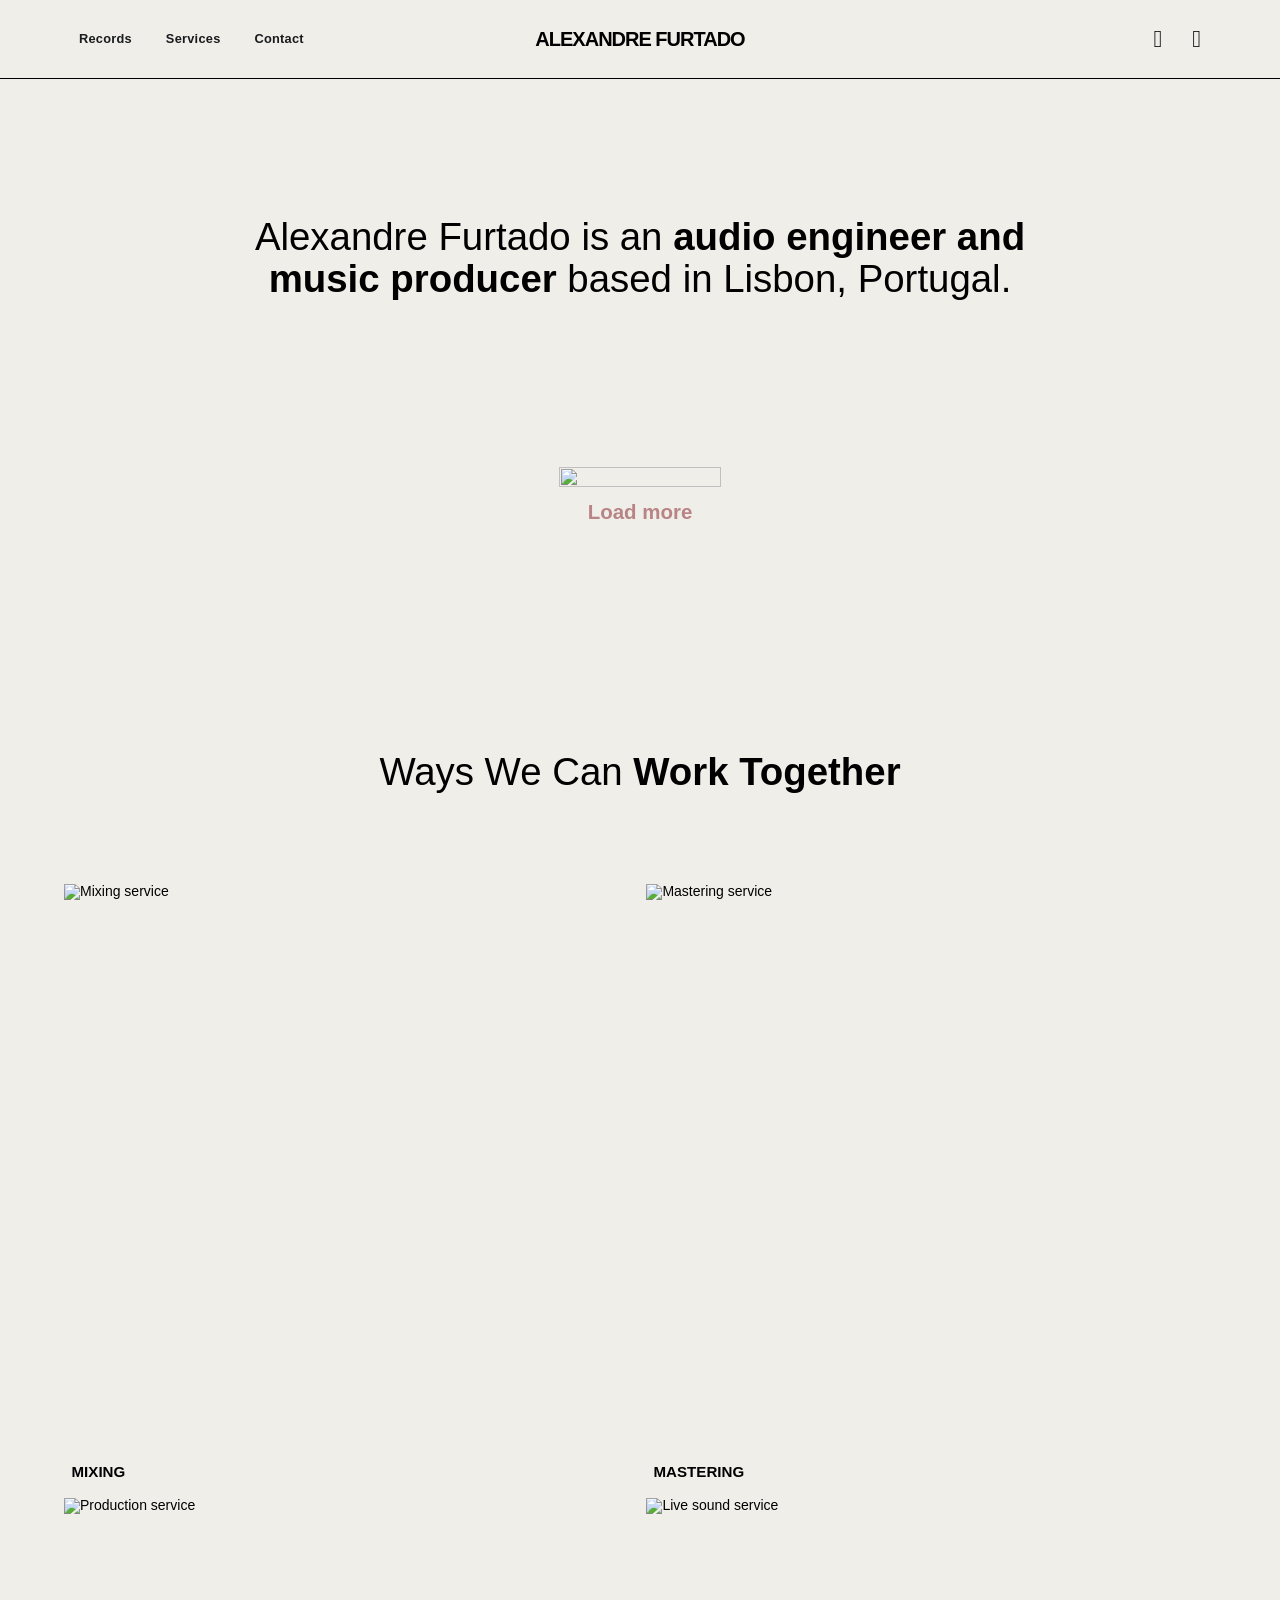
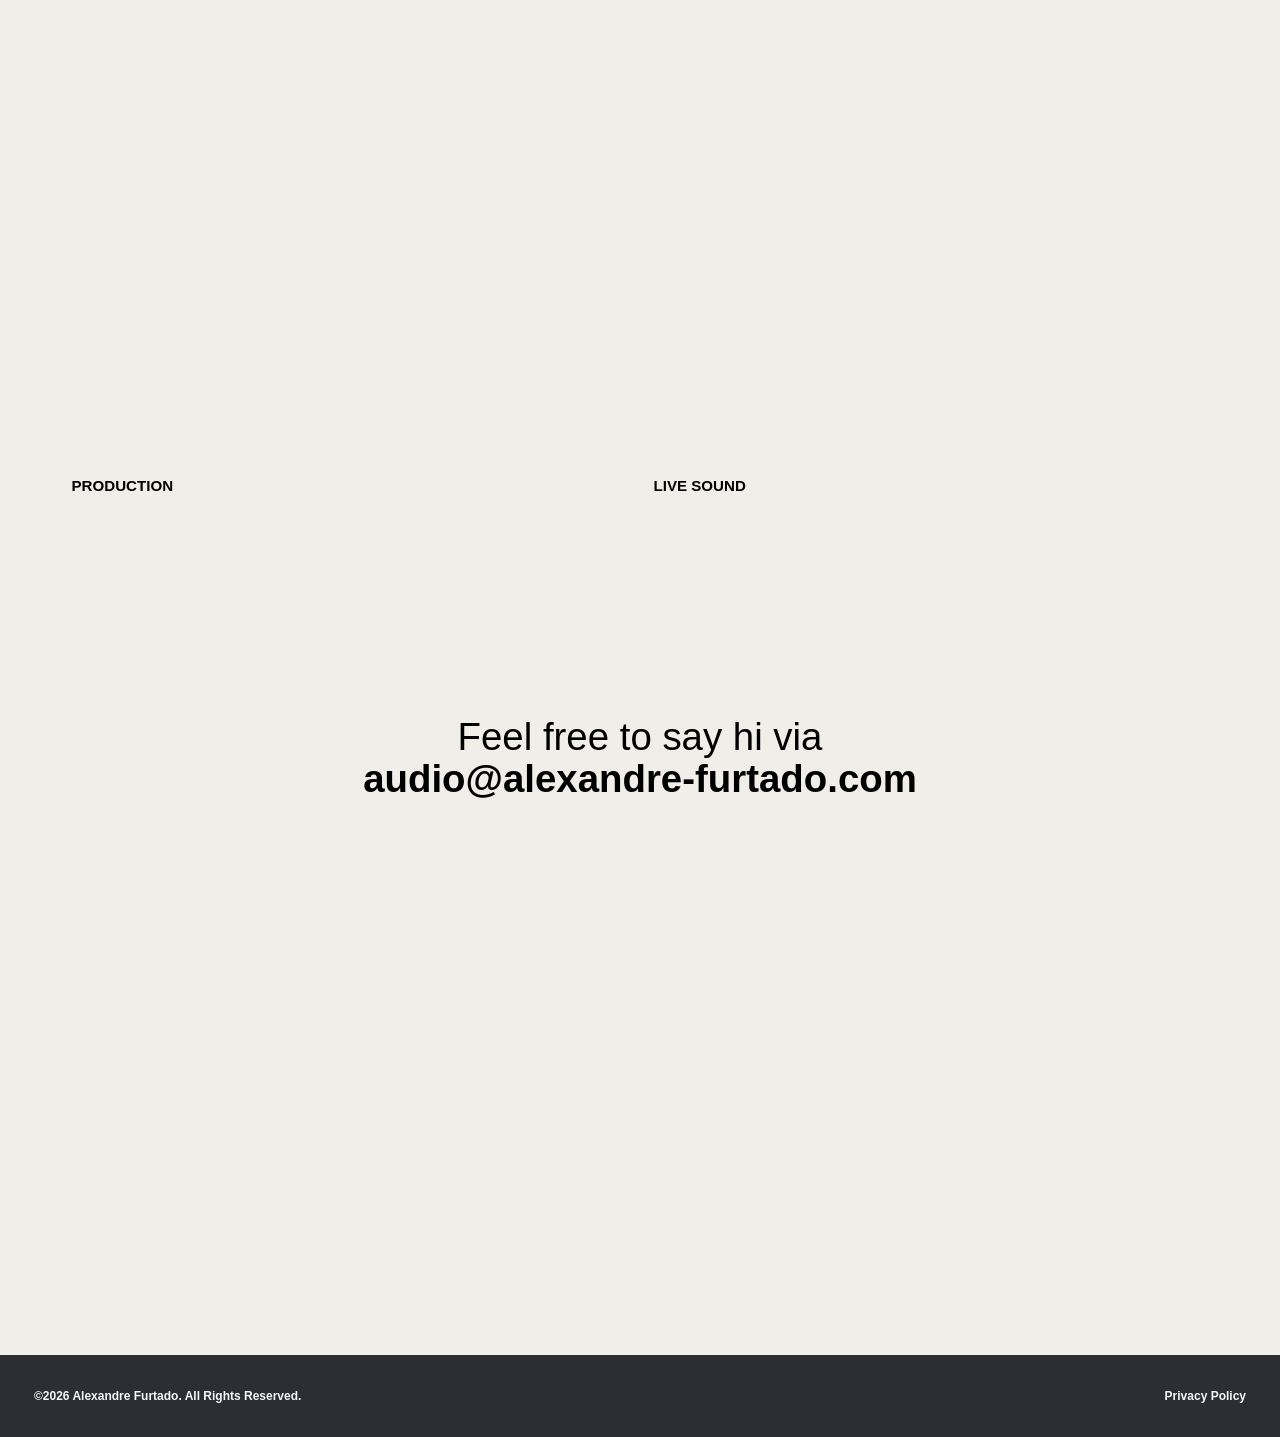
==== index.html @ 44f1830f "upd" ====
<!doctype html>
<html  
  data-wf-page="662123d7bfeef405751491c5"
  data-wf-site="662123d7bfeef405751491c6"
  lang="en"
>
  <head>
    <meta charset="utf-8" />
    <title>Alexandre Furtado - Sound Engineering</title>
    <link rel="canonical" href="https://www.alexandre-furtado.com/" />
    <meta
      content="Alexandre Furtado is a music producer and audio engineer based in Lisbon, Portugal."
      name="description"
    />
    <meta content="Alexandre Furtado - Sound Engineering" property="og:title" />
    <meta
      content="Alexandre Furtado is a music producer and audio engineer based in Lisbon, Portugal."
      property="og:description"
    />
    <meta content="https://www.alexandre-furtado.com/" property="og:url" />
    <meta
      content="assets/img/afr49.png"
      property="og:image"
    />
    <meta
      content="Alexandre Furtado - Audio Engineer"
      property="twitter:title"
    />
    <meta
      content="Alexandre Furtado is a music producer and audio engineer based in Lisbon, Portugal."
      property="twitter:description"
    />
    <meta
      content="assets/img/afr49.png"
      property="twitter:image"
    />
    <meta property="og:type" content="website" />
    <meta content="summary_large_image" name="twitter:card" />
    <meta content="width=device-width, initial-scale=1" name="viewport" />
    <link
      href="css/shared.css"
      rel="stylesheet"
      type="text/css"
    />
    <link rel="preconnect" href="https://i.scdn.co" crossorigin />
    <link rel="dns-prefetch" href="https://i.scdn.co" />
    <link rel="preload" as="image" href="assets/img/mixing-new.png" fetchpriority="high" />
    <link rel="preload" as="image" href="assets/img/mastering-new.png" fetchpriority="high" />
    <style>
      @media (min-width: 992px) {
        html.w-mod-js:not(.w-mod-ix)
          [data-w-id="35092fad-b691-7296-4a65-a7a68b25e7f9"] {
          opacity: 0;
        }
      }
      @media (max-width: 479px) {
        html.w-mod-js:not(.w-mod-ix)
          [data-w-id="35092fad-b691-7296-4a65-a7a68b25e7f9"] {
          opacity: 0;
        }
      }
    </style>
    <script type="text/javascript">
      !(function (o, c) {
        var n = c.documentElement,
          t = " w-mod-";
        ((n.className += t + "js"),
          ("ontouchstart" in o ||
            (o.DocumentTouch && c instanceof DocumentTouch)) &&
            (n.className += t + "touch"));
      })(window, document);
    </script>
    <link rel="icon" type="image/x-icon" href="assets/img/favicon/favicon.ico" />
    <link rel="shortcut icon" type="image/x-icon" href="assets/img/favicon/favicon.ico" />
    <link rel="icon" type="image/png" sizes="32x32" href="assets/img/favicon/favicon-32x32.png" />
    <link rel="icon" type="image/png" sizes="16x16" href="assets/img/favicon/favicon-16x16.png" />
    <link rel="apple-touch-icon" href="assets/img/favicon/apple-touch-icon.png" />
    <link rel="manifest" href="assets/img/favicon/site.webmanifest" />
    <style>
      ::selection {
        background-color: transparent;
        color: #B88486;
        text-shadow: none;
      }
      ::-moz-selection {
        background-color: transparent;
        color: #B88486;
        text-shadow: none;
      }
    </style>
    <style>
      .load_grid {
        display: grid;
      }
    </style>
    <style>
      /* Ensure works list and section are visible on mobile */
      @media (max-width: 479px) {
        /* Override desktop-only section hiding */
        #work.desktop {
          display: block !important;
          visibility: visible !important;
        }

        /* Ensure container is visible */
        .work-collection-list-wrapper {
          display: block !important;
          visibility: visible !important;
        }

        /* Target the main list and any collection-list fallback */
        #main-works-list,
        .collection-list {
          display: grid !important;
          grid-template-columns: 1fr !important;
          gap: 20px !important;
          visibility: visible !important;
        }

        /* Each item should occupy full width and be visible */
        #main-works-list .collection-item,
        .collection-list .collection-item {
          display: block !important;
          width: 100% !important;
          box-sizing: border-box !important;
          visibility: visible !important;
        }

        /* Keep the load-more control full width but allow JS to hide it */
        .load-more-wrap {
          width: 100% !important;
        }

        /* JS-controlled hidden state: strongest possible hide to survive responsive scripts */
        .load-more-wrap.js-hidden {
          display: none !important;
          visibility: hidden !important;
          height: 0 !important;
          padding: 0 !important;
          margin: 0 !important;
          overflow: hidden !important;
        }
      }
    </style>
  </head>
  <body class="body">
    <div class="load_grid">
      <div class="load_grid-item"></div>
      <div class="load_grid-item"></div>
      <div class="load_grid-item"></div>
      <div class="load_grid-item"></div>
      <div class="load_grid-item"></div>
      <div class="load_grid-item"></div>
      <div class="load_grid-item"></div>
      <div class="load_grid-item"></div>
      <div class="load_grid-item"></div>
      <div class="load_grid-item"></div>
      <div class="load_grid-item"></div>
      <div class="load_grid-item"></div>
      <div class="load_grid-item"></div>
      <div class="load_grid-item"></div>
      <div class="load_grid-item"></div>
      <div class="load_grid-item"></div>
      <div class="load_grid-item"></div>
      <div class="load_grid-item"></div>
      <div class="load_grid-item"></div>
      <div class="load_grid-item"></div>
      <div class="load_grid-item"></div>
      <div class="load_grid-item"></div>
      <div class="load_grid-item"></div>
      <div class="load_grid-item"></div>
      <div class="load_grid-item"></div>
      <div class="load_grid-item"></div>
      <div class="load_grid-item"></div>
      <div class="load_grid-item"></div>
      <div class="load_grid-item"></div>
      <div class="load_grid-item"></div>
      <div class="load_grid-item"></div>
      <div class="load_grid-item"></div>
      <div class="load_grid-item"></div>
      <div class="load_grid-item"></div>
      <div class="load_grid-item"></div>
      <div class="load_grid-item"></div>
      <div class="load_grid-item"></div>
      <div class="load_grid-item"></div>
      <div class="load_grid-item"></div>
      <div class="load_grid-item"></div>
      <div class="load_grid-item"></div>
      <div class="load_grid-item"></div>
      <div class="load_grid-item"></div>
      <div class="load_grid-item"></div>
      <div class="load_grid-item"></div>
      <div class="load_grid-item"></div>
      <div class="load_grid-item"></div>
      <div class="load_grid-item"></div>
      <div class="load_grid-item"></div>
      <div class="load_grid-item"></div>
      <div class="load_grid-item"></div>
      <div class="load_grid-item"></div>
      <div class="load_grid-item"></div>
      <div class="load_grid-item"></div>
      <div class="load_grid-item"></div>
      <div class="load_grid-item"></div>
      <div class="load_grid-item"></div>
      <div class="load_grid-item"></div>
      <div class="load_grid-item"></div>
      <div class="load_grid-item"></div>
      <div class="load_grid-item"></div>
      <div class="load_grid-item"></div>
      <div class="load_grid-item"></div>
      <div class="load_grid-item"></div>
      <div class="load_grid-item"></div>
      <div class="load_grid-item"></div>
      <div class="load_grid-item"></div>
      <div class="load_grid-item"></div>
      <div class="load_grid-item"></div>
      <div class="load_grid-item"></div>
      <div class="load_grid-item"></div>
      <div class="load_grid-item"></div>
      <div class="load_grid-item"></div>
      <div class="load_grid-item"></div>
      <div class="load_grid-item"></div>
      <div class="load_grid-item"></div>
      <div class="load_grid-item"></div>
      <div class="load_grid-item"></div>
      <div class="load_grid-item"></div>
      <div class="load_grid-item"></div>
      <div class="load_grid-item"></div>
      <div class="load_grid-item"></div>
      <div class="load_grid-item"></div>
      <div class="load_grid-item"></div>
      <div class="load_grid-item"></div>
      <div class="load_grid-item"></div>
      <div class="load_grid-item"></div>
      <div class="load_grid-item"></div>
      <div class="load_grid-item"></div>
      <div class="load_grid-item"></div>
      <div class="load_grid-item"></div>
      <div class="load_grid-item"></div>
      <div class="load_grid-item"></div>
      <div class="load_grid-item"></div>
      <div class="load_grid-item"></div>
      <div class="load_grid-item"></div>
      <div class="load_grid-item"></div>
      <div class="load_grid-item"></div>
      <div class="load_grid-item"></div>
      <div class="load_grid-item"></div>
      <div class="load_grid-item"></div>
      <div class="load_grid-item"></div>
      <div class="load_grid-item"></div>
      <div class="load_grid-item"></div>
      <div class="load_grid-item"></div>
      <div class="load_grid-item"></div>
      <div class="load_grid-item"></div>
      <div class="load_grid-item"></div>
      <div class="load_grid-item"></div>
      <div class="load_grid-item"></div>
      <div class="load_grid-item"></div>
      <div class="load_grid-item"></div>
      <div class="load_grid-item"></div>
      <div class="load_grid-item"></div>
      <div class="load_grid-item"></div>
      <div class="load_grid-item"></div>
      <div class="load_grid-item"></div>
      <div class="load_grid-item"></div>
      <div class="load_grid-item"></div>
      <div class="load_grid-item"></div>
      <div class="load_grid-item"></div>
      <div class="load_grid-item"></div>
      <div class="load_grid-item"></div>
      <div class="load_grid-item"></div>
      <div class="load_grid-item"></div>
      <div class="load_grid-item"></div>
      <div class="load_grid-item"></div>
      <div class="load_grid-item"></div>
      <div class="load_grid-item"></div>
      <div class="load_grid-item"></div>
      <div class="load_grid-item"></div>
      <div class="load_grid-item"></div>
      <div class="load_grid-item"></div>
      <div class="load_grid-item"></div>
      <div class="load_grid-item"></div>
      <div class="load_grid-item"></div>
      <div class="load_grid-item"></div>
      <div class="load_grid-item"></div>
      <div class="load_grid-item"></div>
      <div class="load_grid-item"></div>
      <div class="load_grid-item"></div>
      <div class="load_grid-item"></div>
      <div class="load_grid-item"></div>
      <div class="load_grid-item"></div>
    </div>
    <div class="fixed-nav-wrapper">
      <div class="navbar-logo-center">
        <div
          data-animation="default"
          data-collapse="medium"
          data-duration="400"
          data-easing="ease"
          data-easing2="ease"
          role="banner"
          class="navbar-logo-center-container shadow-three w-nav"
        >
          <div class="container-main">
            <div class="navbar-wrapper-three">
              <a
                href="https://www.alexandre-furtado.com"
                class="navbar-home-link w-nav-brand"
                ><h1 class="heading">Alexandre Furtado</h1></a
              >
              <nav role="navigation" class="nav-menu-wrapper-three w-nav-menu">
                <div class="nav-menu-three">
                  <img
                    src="assets/img/afr49.png"
                    loading="eager"
                    sizes="(max-width: 1707px) 100vw, 1707px"
                    alt="A picture of Alexandre Furtado mixing new music at Roma49 studios Lisbon"
                    class="nav-image"
                  />
                  <ul role="list" class="nav-menu-block w-list-unstyled">
                    <li class="list-item">
                      <a href="#work" class="nav-link">Records</a>
                      <div class="nav-link space">/</div>
                      <a href="#services" class="nav-link">Services</a>
                      <div class="nav-link space">/</div>
                      <a href="#contact" class="nav-link">Contact</a>
                    </li>
                    <li>
                      <div
                        data-hover="false"
                        data-delay="0"
                        class="nav-dropdown w-dropdown"
                      >
                        <div class="nav-dropdown-toggle w-dropdown-toggle">
                          <div
                            class="nav-dropdown-icon w-icon-dropdown-toggle"
                          ></div>
                          <div>Resources</div>
                        </div>
                        <nav
                          class="nav-dropdown-list shadow-three mobile-shadow-hide w-dropdown-list"
                        >
                          <a href="#" class="nav-dropdown-link w-dropdown-link"
                            >Resource Link 1</a
                          ><a href="#" class="nav-dropdown-link w-dropdown-link"
                            >Resource Link 2</a
                          ><a href="#" class="nav-dropdown-link w-dropdown-link"
                            >Resource Link 3</a
                          >
                        </nav>
                      </div>
                    </li>
                  </ul>
                  <div class="line-div marign"></div>
                  <ul role="list" class="nav-menu-block w-list-unstyled">
                    <li class="mobile-margin-top-10">
                      <div class="social-flex-div">
                        <a
                          href="https://www.instagram.com/ogrande.wav/"
                          target="_blank"
                          class="social-media-link w-inline-block"
                          ><div class="icon-social-link"></div></a
                        ><a
                          href="mailto:audio@alexandre-furtado.com?subject=Hey%20Alexandre!"
                          class="social-media-link w-inline-block"
                          ><div class="icon-social-link mail"></div></a
                        >
                      </div>
                    </li>
                  </ul>
                </div>
              </nav>
              <div class="menu-button w-nav-button">
                <div class="w-icon-nav-menu"></div>
              </div>
            </div>
          </div>
        </div>
      </div>
    </div>
    <div class="section-intro">
      <div class="container-main w-container">
        <div class="intro-text-wrapper">
          <h2 class="h2">
            Alexandre Furtado is an
            <span class="h2-textspan">audio engineer and music producer</span> based in
            Lisbon, Portugal.
          </h2>
        </div>
      </div>
    </div>
    <div id="work" class="section-work desktop">
      <div class="container-main w-container">
        <div class="work-collection-list-wrapper w-dyn-list">
          <div id="main-works-list" role="list" class="collection-list w-dyn-items">
          </div>
        </div>
        <div
          data-w-id="c9b33736-ddc2-45dd-aea9-a028b2d546dc"
          style="display: block"
          class="load-more-wrap"
        >
          <div class="album-info-wrapper">
            <div class="artwork-title-wrapper">
              <div class="album-image-wrapper">
                <img
                  srcset="
                    assets/img/loadmore500px.png 500w,
                    assets/img/loadmore800px.png 800w,
                    assets/img/loadmore934px.png 934w
                  "
                  loading="lazy"
                  sizes="(max-width: 767px) 100vw, (max-width: 991px) 728px, 934px"
                  src="assets/img/loadmore934px.png"
                  alt=""
                  class="album-image"
                />
                <div class="year-text more">Load more</div>
              </div>
            </div>
          </div>
        </div>
      </div>
    </div>
    <div class="section-intro">
      <div class="container-main w-container">
        <div class="intro-text-wrapper">
          <h2 class="h2">
            Ways We Can
            <a
              target="_blank"
              class="h2-textspan"
              >Work Together</a
            >
          </h2>
        </div>
      </div>
    </div>
    <div id="services" class="section-studio">
      <div class="container-main w-container">
        <div class="collection-list">
          <a href="/mixing" class="album-link w-inline-block">
            <div class="album-info-wrapper">
              <div class="artwork-title-wrapper">
                <div class="album-image-wrapper">
                  <img
                    src="assets/img/mixing-new.png"
                    loading="eager"
                    fetchpriority="high"
                    decoding="async"
                    width="1536"
                    height="1024"
                    alt="Mixing service"
                    class="album-image"
                  />
                </div>
                <div class="artist-name">MIXING</div>
              </div>
            </div>
          </a>
          <a href="/mastering" class="album-link w-inline-block">
            <div class="album-info-wrapper">
              <div class="artwork-title-wrapper">
                <div class="album-image-wrapper">
                  <img
                    src="assets/img/mastering-new.png"
                    loading="eager"
                    fetchpriority="high"
                    decoding="async"
                    width="1536"
                    height="1024"
                    alt="Mastering service"
                    class="album-image"
                  />
                </div>
                <div class="artist-name">MASTERING</div>
              </div>
            </div>
          </a>
          <a href="/production" class="album-link w-inline-block">
            <div class="album-info-wrapper">
              <div class="artwork-title-wrapper">
                <div class="album-image-wrapper">
                  <img
                    src="assets/img/production.png"
                    loading="lazy"
                    fetchpriority="auto"
                    decoding="async"
                    width="1536"
                    height="1024"
                    alt="Production service"
                    class="album-image"
                  />
                </div>
                <div class="artist-name">PRODUCTION</div>
              </div>
            </div>
          </a>
          <a href="/livesound" class="album-link w-inline-block">
            <div class="album-info-wrapper">
              <div class="artwork-title-wrapper">
                <div class="album-image-wrapper">
                  <img
                    src="assets/img/livesound.png"
                    loading="lazy"
                    fetchpriority="auto"
                    decoding="async"
                    width="1536"
                    height="1024"
                    alt="Live sound service"
                    class="album-image"
                  />
                </div>
                <div class="artist-name">LIVE SOUND</div>
              </div>
            </div>
          </a>
        </div>
      </div>
    </div>
    <div id="contact" class="section-contact">
      <div
        data-w-id="35092fad-b691-7296-4a65-a7a68b25e7f9"
        class="hover-image-contact"
      ></div>
      <div class="container-main w-container">
        <div class="intro-text-wrapper">
          <h2 class="h2">
            Feel free to say hi via<br />
            <!-- -->‍<a
              href="mailto:audio@alexandre-furtado.com?subject=Hey%20Alexandre!"
              class="h2-textspan"
              ><span
                data-w-id="35092fad-b691-7296-4a65-a7a68b25e805"
                class="h2-textspan"
                >audio@alexandre-furtado.com</span
              ></a
            >
          </h2>
        </div>
        <div class="div-block"></div>
      </div>
    </div>
    <section class="footer-section">
      <div class="mini-text">©2026 Alexandre Furtado. All Rights Reserved.</div>
      <a href="/privacypolicy" class="footer-mini--link w-inline-block"
        ><div class="mini-text">Privacy Policy<br /></div
      ></a>
    </section>
    <script
      src="js/jquery.js?site=662123d7bfeef405751491c6"
      type="text/javascript"
    ></script>
    <script
      src="js/chunk2.js"
      type="text/javascript"
    ></script>
    <script
      src="js/chunk1.js"
      type="text/javascript"
    ></script>
    <script>
      // Prevent dropdowns from auto-opening when viewport <= 479px.
      (function preventAutoDropdownOnMobile() {
        function closeDropdowns() {
          if (window.innerWidth > 479) return;
          document.querySelectorAll('.w-dropdown-list.w--open').forEach((el) => {
            el.classList.remove('w--open');
            el.style.display = 'none';
          });
          // also remove on parent dropdown wrappers if present
          document.querySelectorAll('.w-dropdown.w--open').forEach((el) => {
            el.classList.remove('w--open');
          });
        }

        function debounce(fn, t) {
          let timeout;
          return function () {
            clearTimeout(timeout);
            timeout = setTimeout(fn, t);
          };
        }

        window.addEventListener('resize', debounce(closeDropdowns, 150));
        document.addEventListener('DOMContentLoaded', closeDropdowns);
        // run once now
        closeDropdowns();
      })();
    </script>
    <script
      src="js/main.js"
      type="text/javascript"
    ></script>
    <script>
      let allWorks = [];
      let isLoading = false;
      let itemsPerPage = 10;

      async function loadWorksDatabase(clearExisting = true) {
        if (isLoading) return;
        isLoading = true;

        try {
          // Fetch works database only once
          if (allWorks.length === 0) {
            console.log("Fetching works database...");
            const response = await fetch("works-database.json");
            if (!response.ok) throw new Error("Failed to load works database");
            const data = await response.json();
            // Ensure data is an array
            allWorks = Array.isArray(data) ? data : [];
            
            console.log("Works loaded:", allWorks.length, "items");
            if (allWorks.length === 0) {
              console.warn("Works database is empty");
            }
          }

          // Target the specific list by ID
          const list = document.getElementById("main-works-list");
          if (!list) {
            console.error("Main works list not found");
            return;
          }

          if (clearExisting) {
            // Clear all existing items
            const existingItems = list.querySelectorAll(".collection-item");
            console.log("Clearing", existingItems.length, "existing items");
            existingItems.forEach((item) => item.remove());
          }

          // Track existing items to avoid duplicates
          const existingIds = new Set(
            Array.from(list.querySelectorAll(".collection-item")).map(
              (item) => item.getAttribute("data-work-id")
            )
          );

          // Calculate how many items to display
          const currentItemCount = list.querySelectorAll(".collection-item").length;
          const targetCount = Math.min(currentItemCount + itemsPerPage, allWorks.length);

          console.log("Adding items. Current:", currentItemCount, "Target:", targetCount);

          // Add works up to target count
          for (let i = 0; i < targetCount; i++) {
            const work = allWorks[i];
            if (work && !existingIds.has(work.id)) {
              const isPriorityImage = currentItemCount === 0 && i < 2;
              const loadingAttr = isPriorityImage ? "eager" : "lazy";
              const fetchPriorityAttr = isPriorityImage ? "high" : "auto";

              const item = document.createElement("div");
              item.className = "collection-item w-dyn-item";
              item.setAttribute("role", "listitem");
              item.setAttribute("data-work-id", work.id);

              const rolesDivs = (work.roles || [])
                .map((role) => `<div class="role-text">${role}</div>`)
                .join("");

              item.innerHTML = `
                <a href="${work.spotifyUrl}" target="_blank" class="album-link w-inline-block">
                  <div class="album-info-wrapper">
                    <div class="artwork-title-wrapper">
                      <div class="album-image-wrapper">
                        <img src="${work.imageUrl}" loading="${loadingAttr}" fetchpriority="${fetchPriorityAttr}" decoding="async" width="640" height="640" alt="${work.artist} - ${work.title}" class="album-image" />
                      </div>
                      <div class="artist-name">${work.artist}</div>
                      <div class="album-title">${work.title}</div>
                    </div>
                    <div class="year-and-role-wrapper">
                      <div class="line-div"></div>
                      <div class="flex-link-wrapper">
                        <div class="year-text">${work.year}</div>
                        <div class="role-wrapper">
                          ${rolesDivs}
                        </div>
                      </div>
                      <div class="line-div"></div>
                    </div>
                  </div>
                </a>
              `;

              list.appendChild(item);
              existingIds.add(work.id);
            }
          }

          // Update "load more" button visibility
          const loadMoreWrap = list.parentElement.nextElementSibling;
          if (loadMoreWrap && loadMoreWrap.classList.contains("load-more-wrap")) {
            const itemCount = list.querySelectorAll(".collection-item").length;
            const remaining = Math.max(0, allWorks.length - itemCount);
            const shouldShowLoadMore = remaining > 0;
            loadMoreWrap.style.display = shouldShowLoadMore ? "block" : "none";
            loadMoreWrap.setAttribute('aria-hidden', shouldShowLoadMore ? 'false' : 'true');
            console.log("Load more remaining:", remaining);
          }
        } catch (error) {
          console.error("Error loading works database:", error);
        } finally {
          isLoading = false;
        }
      }

      // Load works when DOM is ready
      if (document.readyState === "loading") {
        document.addEventListener("DOMContentLoaded", () => loadWorksDatabase(true));
      } else {
        loadWorksDatabase(true);
      }

      // Handle load more button clicks
      document.addEventListener("click", function (e) {
        if (e.target.closest(".load-more-wrap")) {
          loadWorksDatabase(false);
        }
      });
    </script>
    <script src="https://cdnjs.cloudflare.com/ajax/libs/gsap/3.12.2/gsap.min.js"></script>
    <script>
      // Code that runs on pageload
      gsap.to(".load_grid-item", {
        opacity: 0,
        duration: 0.001,
        stagger: { amount: 0.5, from: "random" },
        onComplete: () => {
          gsap.set(".load_grid", { display: "none" });
        },
      });

      // Code that runs on click of a link
      $(document).ready(function () {
        $("a").on("click", function (e) {
          if (
            $(this).prop("hostname") === window.location.host &&
            $(this).attr("href").indexOf("#") === -1 &&
            $(this).attr("target") !== "_blank"
          ) {
            e.preventDefault();
            let destination = $(this).attr("href");
            gsap.set(".load_grid", { display: "grid" });
            gsap.fromTo(
              ".load_grid-item",
              {
                opacity: 0,
              },
              {
                opacity: 1,
                duration: 0.001,
                stagger: { amount: 0.5, from: "random" }, //you can also try a from: "start" or "end" -- get creative!
                onComplete: () => {
                  window.location = destination;
                },
              },
            );
          }
        });

        // On click of the back button
        window.onpageshow = function (event) {
          if (event.persisted) {
            window.location.reload();
          }
        };
      });
    </script>
  </body>
</html>
---- css/shared.css ----
html{-webkit-text-size-adjust:100%;-ms-text-size-adjust:100%;font-family:sans-serif;height:100%}article,aside,details,figcaption,figure,footer,header,hgroup,main,menu,nav,section,summary{display:block}audio,canvas,progress,video{vertical-align:baseline;display:inline-block}audio:not([controls]){height:0;display:none}[hidden],template{display:none}a{background-color:#00000000;color:var(--black);text-decoration:none}a:active,a:hover{outline:0}abbr[title]{border-bottom:1px dotted}b,optgroup,strong{font-weight:700}dfn{font-style:italic}h1{margin:.67em 0}mark{color:#000;background:#ff0}small{font-size:80%}sub,sup{vertical-align:baseline;font-size:75%;line-height:0;position:relative}sup{top:-.5em}sub{bottom:-.25em}img{border:0;vertical-align:middle;max-width:100%;display:inline-block}svg:not(:root){overflow:hidden}hr{box-sizing:content-box;height:0}pre,textarea{overflow:auto}code,kbd,pre,samp{font-family:monospace;font-size:1em}button,input,optgroup,select,textarea{color:inherit;font:inherit;margin:0}button{overflow:visible}button,select{text-transform:none}button,html input[type=button],input[type=reset]{-webkit-appearance:button;cursor:pointer}button[disabled],html input[disabled]{cursor:default}button::-moz-focus-inner,input::-moz-focus-inner{border:0;padding:0}input{line-height:normal}input[type=checkbox],input[type=radio]{box-sizing:border-box;padding:0}input[type=number]::-webkit-inner-spin-button,input[type=number]::-webkit-outer-spin-button{height:auto}input[type=search]{-webkit-appearance:none}input[type=search]::-webkit-search-cancel-button,input[type=search]::-webkit-search-decoration{-webkit-appearance:none}legend{border:0;padding:0}table{border-collapse:collapse;border-spacing:0}td,th{padding:0}@font-face{font-family:webflow-icons;src:url("[data-uri]") format("truetype");font-weight:400;font-style:normal}[class*=" w-icon-"],[class^=w-icon-]{speak:none;font-variant:normal;text-transform:none;-webkit-font-smoothing:antialiased;-moz-osx-font-smoothing:grayscale;font-style:normal;font-weight:400;line-height:1;font-family:webflow-icons!important}.w-icon-slider-right:before{content:""}.w-icon-slider-left:before{content:""}.w-icon-nav-menu:before{content:""}.w-icon-arrow-down:before,.w-icon-dropdown-toggle:before{content:""}.w-icon-file-upload-remove:before{content:""}.w-icon-file-upload-icon:before{content:""}*{box-sizing:border-box}html.w-mod-touch *{background-attachment:scroll!important}.w-block{display:block}.w-inline-block{max-width:100%;display:inline-block}.w-clearfix:after,.w-clearfix:before{content:" ";grid-area:1/1/2/2;display:table}.w-clearfix:after{clear:both}.w-hidden{display:none}.w-button{color:#fff;line-height:inherit;cursor:pointer;background-color:#3898ec;border:0;border-radius:0;padding:9px 15px;text-decoration:none;display:inline-block}input.w-button{-webkit-appearance:button}html[data-w-dynpage] [data-w-cloak]{color:#af424200!important}.w-code-block{margin:unset}pre.w-code-block code{all:inherit}.w-optimization{display:contents}.w-webflow-badge,.w-webflow-badge>img{box-sizing:unset;width:unset;height:unset;max-height:unset;max-width:unset;min-height:unset;min-width:unset;margin:unset;padding:unset;float:unset;clear:unset;border:unset;border-radius:unset;background:unset;background-image:unset;background-position:unset;background-size:unset;background-repeat:unset;background-origin:unset;background-clip:unset;background-attachment:unset;background-color:unset;box-shadow:unset;transform:unset;direction:unset;font-family:unset;font-weight:unset;color:unset;font-size:unset;line-height:unset;font-style:unset;font-variant:unset;text-align:unset;letter-spacing:unset;-webkit-text-decoration:unset;text-decoration:unset;text-indent:unset;text-transform:unset;list-style-type:unset;text-shadow:unset;vertical-align:unset;cursor:unset;white-space:unset;word-break:unset;word-spacing:unset;word-wrap:unset;transition:unset}.w-webflow-badge{white-space:nowrap;cursor:pointer;box-shadow:0 0 0 1px #0000001a,0 1px 3px #0000001a;visibility:visible!important;opacity:1!important;z-index:2147483647!important;color:#aaadb0!important;overflow:unset!important;background-color:#fff!important;border-radius:3px!important;width:auto!important;height:auto!important;margin:0!important;padding:6px!important;font-size:12px!important;line-height:14px!important;text-decoration:none!important;display:inline-block!important;position:fixed!important;inset:auto 12px 12px auto!important;transform:none!important}.w-webflow-badge>img{position:unset;visibility:unset!important;opacity:1!important;vertical-align:middle!important;display:inline-block!important}h1,h2,h3,h4,h5,h6{margin-bottom:10px;font-weight:700}h2{margin-top:20px;font-size:32px;line-height:36px}h4{margin-top:10px;font-size:18px;line-height:24px}h5{margin-top:10px;font-size:14px;line-height:20px}h6{margin-top:10px;font-size:12px;line-height:18px}p{margin-top:0;margin-bottom:10px}blockquote{border-left:5px solid #e2e2e2;margin:0 0 10px;padding:10px 20px;font-size:18px;line-height:22px}figure{margin:0 0 10px}figcaption{text-align:center;margin-top:5px}ol,ul{margin-top:0;margin-bottom:10px;padding-left:40px}.w-list-unstyled{padding-left:0;list-style:none}.w-embed:after,.w-embed:before{content:" ";grid-area:1/1/2/2;display:table}.w-embed:after{clear:both}.w-video{width:100%;padding:0;position:relative}.w-video embed,.w-video iframe,.w-video object{border:none;width:100%;height:100%;position:absolute;top:0;left:0}fieldset{border:0;margin:0;padding:0}[type=button],[type=reset],button{cursor:pointer;-webkit-appearance:button;border:0}.w-form{margin:0 0 15px}.w-form-done{text-align:center;background-color:#ddd;padding:20px;display:none}.w-form-fail{background-color:#ffdede;margin-top:10px;padding:10px;display:none}label{margin-bottom:5px;font-weight:700;display:block}.w-input,.w-select{color:#333;vertical-align:middle;background-color:#fff;border:1px solid #ccc;width:100%;height:38px;margin-bottom:10px;padding:8px 12px;font-size:14px;line-height:1.42857;display:block}.w-input::placeholder,.w-select::placeholder{color:#999}.w-input:focus,.w-select:focus{border-color:#3898ec;outline:0}.w-input[disabled],.w-input[readonly],.w-select[disabled],.w-select[readonly],fieldset[disabled] .w-input,fieldset[disabled] .w-select{cursor:not-allowed}.w-input[disabled]:not(.w-input-disabled),.w-input[readonly],.w-select[disabled]:not(.w-input-disabled),.w-select[readonly],fieldset[disabled]:not(.w-input-disabled) .w-input,fieldset[disabled]:not(.w-input-disabled) .w-select{background-color:#eee}textarea.w-input,textarea.w-select{height:auto}.w-select{background-color:#f3f3f3}.w-select[multiple]{height:auto}.w-form-label{cursor:pointer;margin-bottom:0;font-weight:400;display:inline-block}.w-radio{margin-bottom:5px;padding-left:20px;display:block}.w-radio:after,.w-radio:before{content:" ";grid-area:1/1/2/2;display:table}.w-radio:after{clear:both}.w-radio-input{float:left;margin:3px 0 0 -20px;line-height:normal}.w-file-upload{margin-bottom:10px;display:block}.w-file-upload-input{opacity:0;z-index:-100;width:.1px;height:.1px;position:absolute;overflow:hidden}.w-file-upload-default,.w-file-upload-success,.w-file-upload-uploading{color:#333;display:inline-block}.w-file-upload-error{margin-top:10px;display:block}.w-file-upload-default.w-hidden,.w-file-upload-error.w-hidden,.w-file-upload-success.w-hidden,.w-file-upload-uploading.w-hidden{display:none}.w-file-upload-uploading-btn{cursor:pointer;background-color:#fafafa;border:1px solid #ccc;margin:0;padding:8px 12px;font-size:14px;font-weight:400;display:flex}.w-file-upload-file{background-color:#fafafa;border:1px solid #ccc;flex-grow:1;justify-content:space-between;margin:0;padding:8px 9px 8px 11px;display:flex}.w-file-upload-file-name{font-size:14px;font-weight:400;display:block}.w-file-remove-link{cursor:pointer;width:auto;height:auto;margin-top:3px;margin-left:10px;padding:3px;display:block}.w-icon-file-upload-remove{margin:auto;font-size:10px}.w-file-upload-error-msg{color:#ea384c;padding:2px 0;display:inline-block}.w-file-upload-info{padding:0 12px;line-height:38px;display:inline-block}.w-file-upload-label{cursor:pointer;background-color:#fff;border:1px solid #ccc;margin:0;padding:8px 12px;font-size:14px;font-weight:400;display:inline-block}.w-icon-file-upload-icon,.w-icon-file-upload-uploading{width:20px;margin-right:8px;display:inline-block}.w-icon-file-upload-uploading{height:20px}.w-container{max-width:940px;margin-left:auto;margin-right:auto}.w-container:after,.w-container:before{content:" ";grid-area:1/1/2/2;display:table}.w-container:after{clear:both}.w-container .w-row{margin-left:-10px;margin-right:-10px}.w-row:after,.w-row:before{content:" ";grid-area:1/1/2/2;display:table}.w-row:after{clear:both}.w-row .w-row{margin-left:0;margin-right:0}.w-col{float:left;width:100%;min-height:1px;padding-left:10px;padding-right:10px;position:relative}.w-col .w-col{padding-left:0;padding-right:0}.w-col-1{width:8.33333%}.w-col-2{width:16.6667%}.w-col-3{width:25%}.w-col-4{width:33.3333%}.w-col-5{width:41.6667%}.w-col-6{width:50%}.w-col-7{width:58.3333%}.w-col-8{width:66.6667%}.w-col-9{width:75%}.w-col-10{width:83.3333%}.w-col-11{width:91.6667%}.w-col-12{width:100%}.w-hidden-main{display:none!important}@media screen and (max-width:991px){.w-container{max-width:728px}.w-hidden-main{display:inherit!important}.w-hidden-medium{display:none!important}.w-col-medium-1{width:8.33333%}.w-col-medium-2{width:16.6667%}.w-col-medium-3{width:25%}.w-col-medium-4{width:33.3333%}.w-col-medium-5{width:41.6667%}.w-col-medium-6{width:50%}.w-col-medium-7{width:58.3333%}.w-col-medium-8{width:66.6667%}.w-col-medium-9{width:75%}.w-col-medium-10{width:83.3333%}.w-col-medium-11{width:91.6667%}.w-col-medium-12{width:100%}.w-col-stack{width:100%;left:auto;right:auto}}@media screen and (max-width:767px){.w-hidden-main,.w-hidden-medium{display:inherit!important}.w-hidden-small{display:none!important}.w-container .w-row,.w-row{margin-left:0;margin-right:0}.w-col{width:100%;left:auto;right:auto}.w-col-small-1{width:8.33333%}.w-col-small-2{width:16.6667%}.w-col-small-3{width:25%}.w-col-small-4{width:33.3333%}.w-col-small-5{width:41.6667%}.w-col-small-6{width:50%}.w-col-small-7{width:58.3333%}.w-col-small-8{width:66.6667%}.w-col-small-9{width:75%}.w-col-small-10{width:83.3333%}.w-col-small-11{width:91.6667%}.w-col-small-12{width:100%}}@media screen and (max-width:479px){.w-container{max-width:none}.w-hidden-main,.w-hidden-medium,.w-hidden-small{display:inherit!important}.w-hidden-tiny{display:none!important}.w-col{width:100%}.w-col-tiny-1{width:8.33333%}.w-col-tiny-2{width:16.6667%}.w-col-tiny-3{width:25%}.w-col-tiny-4{width:33.3333%}.w-col-tiny-5{width:41.6667%}.w-col-tiny-6{width:50%}.w-col-tiny-7{width:58.3333%}.w-col-tiny-8{width:66.6667%}.w-col-tiny-9{width:75%}.w-col-tiny-10{width:83.3333%}.w-col-tiny-11{width:91.6667%}.w-col-tiny-12{width:100%}}.w-widget{position:relative}.w-widget-map{width:100%;height:400px}.w-widget-map label{width:auto;display:inline}.w-widget-map img{max-width:inherit}.w-widget-map .gm-style-iw{text-align:center}.w-widget-map .gm-style-iw>button{display:none!important}.w-widget-twitter{overflow:hidden}.w-widget-twitter-count-shim{vertical-align:top;text-align:center;background:#fff;border:1px solid #758696;border-radius:3px;width:28px;height:20px;display:inline-block;position:relative}.w-widget-twitter-count-shim *{pointer-events:none;-webkit-user-select:none;user-select:none}.w-widget-twitter-count-shim .w-widget-twitter-count-inner{text-align:center;color:#999;font-family:serif;font-size:15px;line-height:12px;position:relative}.w-widget-twitter-count-shim .w-widget-twitter-count-clear{display:block;position:relative}.w-widget-twitter-count-shim.w--large{width:36px;height:28px}.w-widget-twitter-count-shim.w--large .w-widget-twitter-count-inner{font-size:18px;line-height:18px}.w-widget-twitter-count-shim:not(.w--vertical){margin-left:5px;margin-right:8px}.w-widget-twitter-count-shim:not(.w--vertical).w--large{margin-left:6px}.w-widget-twitter-count-shim:not(.w--vertical):after,.w-widget-twitter-count-shim:not(.w--vertical):before{content:" ";pointer-events:none;border:solid #0000;width:0;height:0;position:absolute;top:50%;left:0}.w-widget-twitter-count-shim:not(.w--vertical):before{border-width:4px;border-color:#75869600 #5d6c7b #75869600 #75869600;margin-top:-4px;margin-left:-9px}.w-widget-twitter-count-shim:not(.w--vertical).w--large:before{border-width:5px;margin-top:-5px;margin-left:-10px}.w-widget-twitter-count-shim:not(.w--vertical):after{border-width:4px;border-color:#fff0 #fff #fff0 #fff0;margin-top:-4px;margin-left:-8px}.w-widget-twitter-count-shim:not(.w--vertical).w--large:after{border-width:5px;margin-top:-5px;margin-left:-9px}.w-widget-twitter-count-shim.w--vertical{width:61px;height:33px;margin-bottom:8px}.w-widget-twitter-count-shim.w--vertical:after,.w-widget-twitter-count-shim.w--vertical:before{content:" ";pointer-events:none;border:solid #0000;width:0;height:0;position:absolute;top:100%;left:50%}.w-widget-twitter-count-shim.w--vertical:before{border-width:5px;border-color:#5d6c7b #75869600 #75869600;margin-left:-5px}.w-widget-twitter-count-shim.w--vertical:after{border-width:4px;border-color:#fff #fff0 #fff0;margin-left:-4px}.w-widget-twitter-count-shim.w--vertical .w-widget-twitter-count-inner{font-size:18px;line-height:22px}.w-widget-twitter-count-shim.w--vertical.w--large{width:76px}.w-background-video{color:#fff;height:500px;position:relative;overflow:hidden}.w-background-video>video{object-fit:cover;z-index:-100;background-position:50%;background-size:cover;width:100%;height:100%;margin:auto;position:absolute;inset:-100%}.w-background-video>video::-webkit-media-controls-start-playback-button{-webkit-appearance:none;display:none!important}.w-background-video--control{background-color:#0000;padding:0;position:absolute;bottom:1em;right:1em}.w-background-video--control>[hidden]{display:none!important}.w-slider{text-align:center;clear:both;-webkit-tap-highlight-color:#0000;tap-highlight-color:#0000;background:#ddd;height:300px;position:relative}.w-slider-mask{z-index:1;white-space:nowrap;height:100%;display:block;position:relative;left:0;right:0;overflow:hidden}.w-slide{vertical-align:top;white-space:normal;text-align:left;width:100%;height:100%;display:inline-block;position:relative}.w-slider-nav{z-index:2;text-align:center;-webkit-tap-highlight-color:#0000;tap-highlight-color:#0000;height:40px;margin:auto;padding-top:10px;position:absolute;inset:auto 0 0}.w-slider-nav.w-round>div{border-radius:100%}.w-slider-nav.w-num>div{font-size:inherit;line-height:inherit;width:auto;height:auto;padding:.2em .5em}.w-slider-nav.w-shadow>div{box-shadow:0 0 3px #3336}.w-slider-nav-invert{color:#fff}.w-slider-nav-invert>div{background-color:#2226}.w-slider-nav-invert>div.w-active{background-color:#222}.w-slider-dot{cursor:pointer;background-color:#fff6;width:1em;height:1em;margin:0 3px .5em;transition:background-color .1s,color .1s;display:inline-block;position:relative}.w-slider-dot.w-active{background-color:#fff}.w-slider-dot:focus{outline:0;box-shadow:0 0 0 2px #fff}.w-slider-dot:focus.w-active{box-shadow:none}.w-slider-arrow-left,.w-slider-arrow-right{cursor:pointer;color:#fff;-webkit-tap-highlight-color:#0000;tap-highlight-color:#0000;-webkit-user-select:none;user-select:none;width:80px;margin:auto;font-size:40px;position:absolute;inset:0;overflow:hidden}.w-slider-arrow-left [class*=" w-icon-"],.w-slider-arrow-left [class^=w-icon-],.w-slider-arrow-right [class*=" w-icon-"],.w-slider-arrow-right [class^=w-icon-]{position:absolute}.w-slider-arrow-left:focus,.w-slider-arrow-right:focus{outline:0}.w-slider-arrow-left{z-index:3;right:auto}.w-slider-arrow-right{z-index:4;left:auto}.w-icon-slider-left,.w-icon-slider-right{width:1em;height:1em;margin:auto;inset:0}.w-slider-aria-label{clip:rect(0 0 0 0);border:0;width:1px;height:1px;margin:-1px;padding:0;position:absolute;overflow:hidden}.w-slider-force-show{display:block!important}.w-dropdown{text-align:left;z-index:900;margin-left:auto;margin-right:auto;display:inline-block;position:relative}.w-dropdown-btn,.w-dropdown-link,.w-dropdown-toggle{vertical-align:top;color:#222;text-align:left;white-space:nowrap;margin-left:auto;margin-right:auto;padding:20px;text-decoration:none;position:relative}.w-dropdown-toggle{-webkit-user-select:none;user-select:none;cursor:pointer;padding-right:40px;display:inline-block}.w-dropdown-toggle:focus{outline:0}.w-icon-dropdown-toggle{width:1em;height:1em;margin:auto 20px auto auto;position:absolute;top:0;bottom:0;right:0}.w-dropdown-list{background:#ddd;min-width:100%;display:none;position:absolute}.w-dropdown-list.w--open{display:block}.w-dropdown-link{color:#222;padding:10px 20px;display:block}.w-dropdown-link.w--current{color:#0082f3}.w-dropdown-link:focus{outline:0}@media screen and (max-width:767px){.w-nav-brand{padding-left:10px}}.w-lightbox-backdrop{cursor:auto;letter-spacing:normal;text-indent:0;text-shadow:none;text-transform:none;visibility:visible;white-space:normal;word-break:normal;word-spacing:normal;word-wrap:normal;color:#fff;text-align:center;z-index:2000;opacity:0;-webkit-user-select:none;-moz-user-select:none;-webkit-tap-highlight-color:transparent;background:#000000e6;outline:0;font-family:Helvetica Neue,Helvetica,Ubuntu,Segoe UI,Verdana,sans-serif;font-size:17px;font-style:normal;font-weight:300;line-height:1.2;list-style:disc;position:fixed;inset:0;-webkit-transform:translate(0)}.w-lightbox-backdrop,.w-lightbox-container{-webkit-overflow-scrolling:touch;height:100%;overflow:auto}.w-lightbox-content{height:100vh;position:relative;overflow:hidden}.w-lightbox-view{opacity:0;width:100vw;height:100vh;position:absolute}.w-lightbox-view:before{content:"";height:100vh}.w-lightbox-group,.w-lightbox-group .w-lightbox-view,.w-lightbox-group .w-lightbox-view:before{height:86vh}.w-lightbox-frame,.w-lightbox-view:before{vertical-align:middle;display:inline-block}.w-lightbox-figure{margin:0;position:relative}.w-lightbox-group .w-lightbox-figure{cursor:pointer}.w-lightbox-img{width:auto;max-width:none;height:auto}.w-lightbox-image{float:none;max-width:100vw;max-height:100vh;display:block}.w-lightbox-group .w-lightbox-image{max-height:86vh}.w-lightbox-caption{text-align:left;text-overflow:ellipsis;white-space:nowrap;background:#0006;padding:.5em 1em;position:absolute;bottom:0;left:0;right:0;overflow:hidden}.w-lightbox-embed{width:100%;height:100%;position:absolute;inset:0}.w-lightbox-control{cursor:pointer;background-position:center;background-repeat:no-repeat;background-size:24px;width:4em;transition:.3s;position:absolute;top:0}.w-lightbox-left{background-image:url("[data-uri]");display:none;bottom:0;left:0}.w-lightbox-right{background-image:url("[data-uri]");display:none;bottom:0;right:0}.w-lightbox-close{background-image:url("[data-uri]");background-size:18px;height:2.6em;right:0}.w-lightbox-strip{white-space:nowrap;padding:0 1vh;line-height:0;position:absolute;bottom:0;left:0;right:0;overflow:auto hidden}.w-lightbox-item{box-sizing:content-box;cursor:pointer;width:10vh;padding:2vh 1vh;display:inline-block;-webkit-transform:translate3d(0,0,0)}.w-lightbox-active{opacity:.3}.w-lightbox-thumbnail{background:#222;height:10vh;position:relative;overflow:hidden}.w-lightbox-thumbnail-image{position:absolute;top:0;left:0}.w-lightbox-thumbnail .w-lightbox-tall{width:100%;top:50%;transform:translate(0,-50%)}.w-lightbox-thumbnail .w-lightbox-wide{height:100%;left:50%;transform:translate(-50%)}.w-lightbox-spinner{box-sizing:border-box;border:5px solid #0006;border-radius:50%;width:40px;height:40px;margin-top:-20px;margin-left:-20px;animation:.8s linear infinite spin;position:absolute;top:50%;left:50%}.w-lightbox-spinner:after{content:"";border:3px solid #0000;border-bottom-color:#fff;border-radius:50%;position:absolute;inset:-4px}.w-lightbox-hide{display:none}.w-lightbox-noscroll{overflow:hidden}@media (min-width:768px){.w-lightbox-content{height:96vh;margin-top:2vh}.w-lightbox-view,.w-lightbox-view:before{height:96vh}.w-lightbox-group,.w-lightbox-group .w-lightbox-view,.w-lightbox-group .w-lightbox-view:before{height:84vh}.w-lightbox-image{max-width:96vw;max-height:96vh}.w-lightbox-group .w-lightbox-image{max-width:82.3vw;max-height:84vh}.w-lightbox-left,.w-lightbox-right{opacity:.5;display:block}.w-lightbox-close{opacity:.8}.w-lightbox-control:hover{opacity:1}}.w-lightbox-inactive,.w-lightbox-inactive:hover{opacity:0}.w-richtext:after,.w-richtext:before{content:" ";grid-area:1/1/2/2;display:table}.w-richtext:after{clear:both}.w-richtext[contenteditable=true]:after,.w-richtext[contenteditable=true]:before{white-space:initial}.w-richtext ol,.w-richtext ul{overflow:hidden}.w-richtext .w-richtext-figure-selected.w-richtext-figure-type-image div,.w-richtext .w-richtext-figure-selected.w-richtext-figure-type-video div:after,.w-richtext .w-richtext-figure-selected[data-rt-type=image] div,.w-richtext .w-richtext-figure-selected[data-rt-type=video] div:after{outline:#2895f7 solid 2px}.w-richtext figure.w-richtext-figure-type-video>div:after,.w-richtext figure[data-rt-type=video]>div:after{content:"";display:none;position:absolute;inset:0}.w-richtext figure{max-width:60%;position:relative}.w-richtext figure>div:before{cursor:default!important}.w-richtext figure img{width:100%}.w-richtext figure figcaption.w-richtext-figcaption-placeholder{opacity:.6}.w-richtext figure div{color:#0000;font-size:0}.w-richtext figure.w-richtext-figure-type-image,.w-richtext figure[data-rt-type=image]{display:table}.w-richtext figure.w-richtext-figure-type-image>div,.w-richtext figure[data-rt-type=image]>div{display:inline-block}.w-richtext figure.w-richtext-figure-type-image>figcaption,.w-richtext figure[data-rt-type=image]>figcaption{caption-side:bottom;display:table-caption}.w-richtext figure.w-richtext-figure-type-video,.w-richtext figure[data-rt-type=video]{width:60%;height:0}.w-richtext figure.w-richtext-figure-type-video iframe,.w-richtext figure[data-rt-type=video] iframe{width:100%;height:100%;position:absolute;top:0;left:0}.w-richtext figure.w-richtext-figure-type-video>div,.w-richtext figure[data-rt-type=video]>div{width:100%}.w-richtext figure.w-richtext-align-center{clear:both;margin-left:auto;margin-right:auto}.w-richtext figure.w-richtext-align-center.w-richtext-figure-type-image>div,.w-richtext figure.w-richtext-align-center[data-rt-type=image]>div{max-width:100%}.w-richtext figure.w-richtext-align-normal{clear:both}.w-richtext figure.w-richtext-align-fullwidth{text-align:center;clear:both;width:100%;max-width:100%;margin-left:auto;margin-right:auto;display:block}.w-richtext figure.w-richtext-align-fullwidth>div{padding-bottom:inherit;display:inline-block}.w-richtext figure.w-richtext-align-fullwidth>figcaption{display:block}.w-richtext figure.w-richtext-align-floatleft{float:left;clear:none;margin-right:15px}.w-richtext figure.w-richtext-align-floatright{float:right;clear:none;margin-left:15px}.w-nav{z-index:1000;background:#ddd;position:relative}.w-nav:after,.w-nav:before{content:" ";grid-area:1/1/2/2;display:table}.w-nav:after{clear:both}.w-nav-brand{float:left;color:#333;text-decoration:none;position:relative}.w-nav-link{vertical-align:top;color:#222;text-align:left;margin-left:auto;margin-right:auto;padding:20px;text-decoration:none;display:inline-block;position:relative}.w-nav-link.w--current{color:#0082f3}.w-nav-menu{float:right;position:relative}[data-nav-menu-open]{text-align:center;background:#c8c8c8;min-width:200px;position:absolute;top:100%;left:0;right:0;overflow:visible;display:block!important}.w--nav-link-open{display:block;position:relative}.w-nav-overlay{width:100%;display:none;position:absolute;top:100%;left:0;right:0;overflow:hidden}.w-nav-overlay [data-nav-menu-open]{top:0}.w-nav[data-animation=over-left] .w-nav-overlay{width:auto}.w-nav[data-animation=over-left] .w-nav-overlay,.w-nav[data-animation=over-left] [data-nav-menu-open]{z-index:1;top:0;right:auto}.w-nav[data-animation=over-right] .w-nav-overlay{width:auto}.w-nav[data-animation=over-right] .w-nav-overlay,.w-nav[data-animation=over-right] [data-nav-menu-open]{z-index:1;top:0;left:auto}.w-nav-button{float:right;cursor:pointer;-webkit-tap-highlight-color:#0000;tap-highlight-color:#0000;-webkit-user-select:none;user-select:none;padding:18px;font-size:24px;display:none;position:relative}.w-nav-button:focus{outline:0}.w-nav-button.w--open{color:#fff;background-color:#c8c8c8}.w-nav[data-collapse=all] .w-nav-menu{display:none}.w--nav-dropdown-open,.w--nav-dropdown-toggle-open,.w-nav[data-collapse=all] .w-nav-button{display:block}.w--nav-dropdown-list-open{position:static}@media screen and (max-width:991px){.w-nav[data-collapse=medium] .w-nav-menu{display:none}.w-nav[data-collapse=medium] .w-nav-button{display:block}}@media screen and (max-width:767px){.w-nav[data-collapse=small] .w-nav-menu{display:none}.w-nav[data-collapse=small] .w-nav-button{display:block}.w-nav-brand{padding-left:10px}}.w-tabs{position:relative}.w-tabs:after,.w-tabs:before{content:" ";grid-area:1/1/2/2;display:table}.w-tabs:after{clear:both}.w-tab-menu{position:relative}.w-tab-link{vertical-align:top;text-align:left;cursor:pointer;color:#222;background-color:#ddd;padding:9px 30px;text-decoration:none;display:inline-block;position:relative}.w-tab-link.w--current{background-color:#c8c8c8}.w-tab-link:focus{outline:0}.w-tab-content{display:block;position:relative;overflow:hidden}.w-tab-pane{display:none;position:relative}.w--tab-active{display:block}@media screen and (max-width:479px){.w-nav[data-collapse=tiny] .w-nav-menu{display:none}.w-nav[data-collapse=tiny] .w-nav-button,.w-tab-link{display:block}}.w-ix-emptyfix:after{content:""}@keyframes spin{0%{transform:rotate(0)}100%{transform:rotate(360deg)}}.w-dyn-empty{background-color:#ddd;padding:10px}.w-condition-invisible,.w-dyn-bind-empty,.w-dyn-hide{display:none!important}.wf-layout-layout{display:grid}@font-face{font-family:"Fa 400";src:url("https://cdn.prod.website-files.com/662123d7bfeef405751491c6/662123d7bfeef405751491d0_fa-regular-400.ttf") format("truetype");font-weight:400;font-style:normal;font-display:swap}@font-face{font-family:"Fa brands 400";src:url("https://cdn.prod.website-files.com/662123d7bfeef405751491c6/662123d7bfeef405751491cf_fa-brands-400.ttf") format("truetype");font-weight:400;font-style:normal;font-display:swap}@font-face{font-family:"Fa solid 900";src:url("https://cdn.prod.website-files.com/662123d7bfeef405751491c6/662123d7bfeef405751491d1_fa-solid-900.ttf") format("truetype");font-weight:400;font-style:normal;font-display:swap}:root{--black:black;--thistle:#B88486;--scarlet-smile:#9F2436;--white-smoke:#f6f6f6;--cloud-dancer:#f0eee9;--stretch-limo:#2D2E33;--purple:#a091ca;--plum:#fabbff}.w-layout-grid{grid-row-gap:16px;grid-column-gap:16px;grid-template-rows:auto auto;grid-template-columns:1fr 1fr;grid-auto-columns:1fr;display:grid}body{background-color:#fff;min-height:100%;margin:0;color:#000;font-family:Arial,Helvetica Neue,Helvetica,sans-serif;font-size:14px;font-weight:400;line-height:1}h1{text-align:center;letter-spacing:-1px;text-transform:uppercase;margin-top:0;margin-bottom:0;font-size:20px;font-weight:700;line-height:1}h3{margin-top:0;margin-bottom:10px;font-size:24px;font-weight:700;line-height:30px}.navbar-logo-center{z-index:99;background-color:var(--cloud-dancer);border-top:1px #000;border-bottom:1px solid #000;width:100vw;padding-top:3vh;padding-bottom:3vh;position:relative}.navbar-logo-center-container{z-index:5;background-color:#0000;width:1030px;max-width:100%;margin-left:auto;margin-right:auto;padding:20px}.navbar-logo-center-container.shadow-three{width:100%;max-width:90vw;padding:0}.navbar-wrapper-three{z-index:999;justify-content:center;align-items:center;width:100%;display:flex;position:relative}.navbar-home-link{z-index:999;color:var(--black);position:absolute}.nav-menu-wrapper-three{width:100%}.nav-menu-three{justify-content:space-between;align-items:center;margin-bottom:0;display:flex}.nav-menu-block{justify-content:center;align-items:center;margin-bottom:0;display:flex}.nav-link{color:#1a1b1f;letter-spacing:.25px;margin-left:5px;margin-right:5px;padding:5px 10px;font-size:1vw;font-weight:700;line-height:20px;text-decoration:none;transition:none}.nav-link:hover{color:var(--thistle);border-bottom-color:#000;font-style:italic}.nav-link:focus-visible,.nav-link[data-wf-focus-visible]{outline-offset:0px;color:#0050bd;border-radius:4px;outline:#0050bd solid 2px}.nav-link.w--current{font-style:normal}.nav-link.w--current:hover{font-style:italic}.nav-link.space{display:none}.nav-dropdown{margin-left:5px;margin-right:5px}.nav-dropdown-toggle{letter-spacing:.25px;padding:5px 30px 5px 10px;font-size:14px;line-height:20px;display:none}.nav-dropdown-toggle:hover{color:#1a1b1fbf}.nav-dropdown-toggle:focus-visible,.nav-dropdown-toggle[data-wf-focus-visible]{outline-offset:0px;color:#0050bd;border-radius:5px;outline:#0050bd solid 2px}.nav-dropdown-icon{margin-right:10px}.nav-dropdown-list{background-color:var(--cloud-dancer);border-radius:12px}.nav-dropdown-list.w--open{padding-top:10px;padding-bottom:10px}.nav-dropdown-link{padding-top:5px;padding-bottom:5px;font-size:14px}.nav-dropdown-link:focus-visible,.nav-dropdown-link[data-wf-focus-visible]{outline-offset:0px;color:#0050bd;border-radius:5px;outline:#0050bd solid 2px}.album-image{object-fit:cover;width:100%;height:100%}.artist-name{margin-bottom:.5vw;padding-left:.5vw;padding-right:.5vw;font-size:1vw;font-weight:700;white-space:nowrap;overflow:hidden;text-overflow:ellipsis}.album-title{margin-bottom:1.3vw;padding-left:.5vw;padding-right:.5vw;font-size:2vw;font-weight:700;white-space:nowrap;overflow:hidden;text-overflow:ellipsis}.line-div{background-color:#000;width:100%;height:1px}.line-div.marign{display:none}.year-text{font-size:.9vw;font-weight:700}.year-text.hide{display:none}.year-text.more{color:var(--thistle);text-align:center;margin-top:1vw;font-size:1.6vw;display:block}.flex-link-wrapper{justify-content:space-between;align-items:center;width:100%;padding:1vw .5vw;display:flex}.role-text{background-color:var(--thistle);color:var(--black);margin-left:.4vw;margin-right:0;padding:.2vw;font-size:.9vw;font-weight:700}.role-text.no-left-margin{margin-left:0}.collection-item{grid-column-gap:1vw;grid-row-gap:1vw;grid-template-rows:auto;grid-template-columns:1fr 1fr 1fr;grid-auto-columns:1fr;grid-auto-flow:row;place-content:stretch}.album-image-wrapper{margin-bottom:1vw}.album-image-wrapper.studio{width:100%;height:50vh}.section-studio .album-image-wrapper.studio{height:100%;aspect-ratio:1}.section-studio .collection-list{grid-template-columns:1fr 1fr;grid-template-rows:auto auto}.section-studio .album-image-wrapper{width:100%;aspect-ratio:1}.section-studio .album-info-wrapper,.section-studio .album-link,.section-studio .artwork-title-wrapper{width:100%}.section-studio .grid{transform:scale(.85);transform-origin:center;margin-top:-12%}.section-studio .album-title,.section-studio .artist-name,.section-studio .year-text{transform:scale(1.18);transform-origin:left center}@media screen and (max-width:479px){.section-studio{margin-bottom:15vh}.section-studio .album-image-wrapper.studio{height:auto;aspect-ratio:1}}@media screen and (min-width:480px) and (max-width:991px){.section-studio .album-image-wrapper.studio{height:auto;aspect-ratio:1}}.album-info-wrapper{flex-direction:column;justify-content:space-between;height:100%;padding:0;transition:.2s;display:flex}.album-info-wrapper:hover{padding:1vw}.album-info-wrapper.no-stretch{justify-content:flex-start}.album-info-wrapper.hide{display:none}.container-main{width:100%;max-width:90vw}.role-wrapper{grid-column-gap:0vw;grid-row-gap:.4vw;flex-wrap:wrap;justify-content:flex-end;display:flex}.body{background-color:var(--cloud-dancer)}.album-link{width:100%;height:100%;box-sizing:border-box;overflow:hidden;transition:.25s cubic-bezier(.55, .085, .68, .53)}.album-link:hover{background-color:#6566654c;box-shadow:inset 0 0 0 1px #000}.album-link.hide{display:none}.social-media-link{margin-left:15px;margin-right:15px;font-family:"Fa brands 400",sans-serif;font-size:24px;transition:none}.social-media-link:hover{color:var(--thistle);transform:none}.collection-list{grid-column-gap:1vw;grid-row-gap:1vw;grid-template:"." "."/1fr 1fr 1fr;grid-auto-columns:1fr;display:grid}.collection-list.hide{grid-column-gap:1vw;grid-row-gap:1vw;grid-template-rows:auto auto;grid-template-columns:1fr 1fr 1fr;grid-auto-columns:1fr;margin-top:1vw;display:none}.icon-social-link.mail{font-family:"Fa 400",sans-serif}.h2{text-align:center;margin-top:0;margin-bottom:0;font-size:3vw;font-weight:400;line-height:1.1}.h2.margin-bottom{margin-bottom:-5vh}.intro-text-wrapper{text-align:center;max-width:66%;margin:24vh auto 10vh}.h2-textspan{color:var(--black);font-weight:700;transition:none;word-break:break-all;overflow-wrap:break-word}.h2-textspan:hover{color:var(--thistle);font-style:italic;text-decoration:none}.section-intro .h2{text-wrap:balance}.section-intro .h2-textspan{word-break:normal;overflow-wrap:normal;white-space:normal}.service-page-body ::selection{background-color:transparent;color:var(--thistle);text-shadow:none}.service-page-body ::-moz-selection{background-color:transparent;color:var(--thistle);text-shadow:none}.social-flex-div{justify-content:space-between;align-items:center;display:flex}.fixed-nav-wrapper{z-index:99;position:fixed}.work-collection-list-wrapper.unilinked-and-hidden{display:flex}.nav-image{display:none}.section-contact{z-index:0;height:95vh;position:relative}.hover-image-contact{z-index:-1;opacity:.43;filter:none;mix-blend-mode:normal;background-image:url(../assets/img/silly.jpeg);background-position:50%;background-repeat:no-repeat;background-size:cover;width:50%;height:70%;position:absolute;inset:auto 5% 15% auto}.section-work.mobile,.year-and-role-wrapper.hide{display:none}.div-block{text-align:center;background-color:#0000;border:1px #000;justify-content:center;align-items:center;width:33%;height:10%;display:flex;position:static;inset:auto 0% 0% 33%}.grid{grid-column-gap:1vw;grid-row-gap:1vw}@media screen and (min-width:992px){.section-intro .intro-text-wrapper{max-width:72%}.grid>a:last-child:nth-child(odd){grid-column:1/-1;justify-self:center;width:calc((100% - 1vw)/ 2)}}.hover-image-echolux{z-index:-1;opacity:.43;filter:none;mix-blend-mode:normal;background-image:url("https://cdn.prod.website-files.com/662123d7bfeef405751491c6/662123d7bfeef405751491dc_echolux%20studio%20image.webp");background-position:50%;background-repeat:no-repeat;background-size:cover;width:50%;height:56%;position:absolute;inset:auto auto 19% 11%}.hover-image-lala{z-index:-1;opacity:.43;filter:none;mix-blend-mode:normal;background-image:url("https://cdn.prod.website-files.com/662123d7bfeef405751491c6/662123d7bfeef405751491dd_Lala%20Studios%20Leipzig.webp");background-position:50%;background-repeat:no-repeat;background-size:cover;width:60%;height:60%;position:absolute;inset:auto auto 19% 36%}.load-more-wrap{cursor:pointer;width:14%;margin-top:5vw;margin-left:auto;margin-right:auto}.load_grid{z-index:100;grid-column-gap:0px;grid-row-gap:0px;grid-template-rows:auto auto auto auto auto auto auto auto auto;grid-template-columns:1fr 1fr 1fr 1fr 1fr 1fr 1fr 1fr 1fr 1fr 1fr 1fr 1fr 1fr 1fr 1fr;grid-auto-columns:1fr;width:100%;height:100vh;display:none;position:fixed}.load_grid-item{background-color:var(--thistle);width:100%;height:100%}.heading-wrap{z-index:20;margin-bottom:20vh;margin-right:6vw;position:relative}.heading-wrap.marginbottom{white-space:nowrap;margin-bottom:40px}.heading-wrap.marginbottom.small{margin-bottom:60px}.inline-link{cursor:pointer;font-size:16px}.inline-link:hover{color:#000;font-weight:600}.div-tile-transparent-side{opacity:1;margin-top:0;padding-left:0;padding-right:0}.bio-secion{background-color:var(--cloud-dancer);background-image:none;background-repeat:repeat;background-size:auto;background-attachment:scroll;justify-content:space-between;width:auto;max-width:100vw;height:auto;min-height:calc(100vh - 80px);display:block;position:relative;overflow:hidden}.cutout-img{z-index:-2;opacity:.6;object-fit:contain;max-width:66%;height:90%;margin-top:10%;display:block;position:absolute;inset:0% 0% 0% auto}.cutout-img.less-opacit{opacity:.4;height:80%}.paragraph-impressum{opacity:1;max-width:850px;margin-top:0;margin-left:auto;margin-right:auto;font-size:16px;font-weight:700;line-height:2}.paragraph-impressum.no-margin{margin-top:0}.impressum-sub{opacity:.7;letter-spacing:0;text-transform:uppercase;font-weight:700;text-decoration:none}.div-block-7{opacity:.21;background-color:#eeedf2;max-width:850px;height:1px;margin:80px auto}.container{width:100%;max-width:100%;margin-left:auto;margin-right:auto;padding:8vh 15vw}.inline---link{padding-top:5px;padding-bottom:5px;font-weight:700;text-decoration:none;transition:none}.inline---link:hover{color:var(--thistle);border-bottom-color:#000;font-style:italic}.inline---link:focus-visible,.inline---link[data-wf-focus-visible]{outline-offset:0px;color:#0050bd;border-radius:4px;outline:#0050bd solid 2px}.inline---link.w--current{font-style:normal}.inline---link.w--current:hover{font-style:italic}.inline---link.space{display:none}.footer-section{justify-content:space-between;align-items:flex-end;padding:35px 34px;background-color:var(--stretch-limo);display:flex;min-width:100vw;box-sizing:border-box;flex-wrap:wrap;gap:8px}.footer-mini--link{color:var(--white-smoke);text-decoration:none;word-break:break-all}.mini-text{opacity:1;color:var(--white-smoke);font-size:12px;font-weight:700}.usemore-logo-imprint{height:38px;padding-left:4px}@media screen and (max-width:991px){.navbar-logo-center{padding-top:0;padding-bottom:0}.navbar-wrapper-three{justify-content:space-between}.navbar-home-link{position:relative}.nav-menu-wrapper-three{background-color:#0000;top:70px}.nav-menu-three{-webkit-backdrop-filter:blur(6px);backdrop-filter:blur(6px);background-color:#f4f1eb;border-radius:50px;flex-wrap:wrap;justify-content:space-between;align-items:center;margin-top:10px;padding:20px;display:flex;box-shadow:0 8px 50px #0000000d}.nav-link{padding-left:5px;padding-right:5px;font-size:2vw;line-height:1}.nav-dropdown-list.shadow-three.w--open{position:absolute}.menu-button{padding:12px}.menu-button.w--open{background-color:var(--black);color:var(--thistle);padding:12px}.artist-name{margin-bottom:1vw;font-size:2vw}.album-title{margin-bottom:2vw;font-size:3vw}.year-text{font-size:1.3vw}.year-text.more{display:block;font-size:2vw}.role-text{padding:.5vw;font-size:1.3vw}.album-image-wrapper{margin-bottom:3vw}.album-image-wrapper.studio{height:40vh}.social-media-link{margin-left:10px;margin-right:10px}.collection-list{grid-row-gap:5vw;grid-template-columns:1fr 1fr}.collection-list.hide{grid-template-columns:1fr 1fr}.h2{text-align:left;font-size:4vw}.h2.margin-bottom{margin-bottom:0}.intro-text-wrapper{max-width:none;margin-bottom:5vh}.heading{text-align:left}.section-contact{height:80vh}.hover-image-contact{width:66%;height:50%;display:none;bottom:0}.absatz-desktop{display:none}.grid{grid-row-gap:5vw;grid-template-columns:1fr}.hover-image-echolux,.hover-image-lala{width:66%;height:50%;display:none;bottom:0}.load-more-wrap{width:20vw;margin-top:20vw}.load_grid{grid-column-gap:0px;grid-row-gap:0px;grid-auto-columns:1fr}.heading-wrap{margin-bottom:16vh;margin-left:8vw;margin-right:auto}.div-tile-transparent-side{padding-left:0;padding-right:0}.cutout-img{max-width:90%}.container{padding-left:8vw;padding-right:8vw}.inline---link{padding-left:5px;padding-right:5px;font-size:2vw;line-height:1}}@media screen and (max-width:767px){.navbar-home-link{padding-left:0}.nav-menu-three{border-radius:40px;flex-direction:row;padding-bottom:30px}.nav-menu-block{flex-direction:row}.nav-link{padding-top:10px;padding-bottom:10px;font-size:3vw;display:inline-block}.nav-dropdown{flex-direction:column;align-items:center;display:flex}.nav-dropdown-toggle{padding-top:10px;padding-bottom:10px}.nav-dropdown-list.shadow-three{box-shadow:0 8px 50px #0000000d}.nav-dropdown-list.shadow-three.w--open{position:relative}.nav-dropdown-list.shadow-three.mobile-shadow-hide{box-shadow:none}.mobile-margin-top-10{margin-top:10px}.artist-name{font-size:2vw}.album-title{font-size:3vw}.year-text{font-size:1.4vw}.role-text{margin-left:.7vw;font-size:1.4vw}.album-image-wrapper{margin-bottom:2vw}.intro-text-wrapper{margin-bottom:10vh}.section-contact{height:100vh}.hover-image-contact,.hover-image-echolux,.hover-image-lala{width:75%;height:100%;right:0}.container{padding-left:8vw;padding-right:8vw}.inline---link{padding-top:10px;padding-bottom:10px;font-size:3vw;display:inline-block}}@media screen and (max-width:479px){.nav-menu-three{border:1px #000;border-radius:30px;flex-direction:column;align-items:flex-start;padding-top:20px;position:relative}.nav-menu-block{flex-direction:column;align-items:center;width:100%;padding-left:0}.nav-link{margin-bottom:0;margin-left:0;margin-right:0;padding:0;font-size:6vw;line-height:1}.nav-link.space{margin-left:2vw;margin-right:2vw;display:block}.mobile-margin-top-10{margin-top:0}.menu-button.w--open{z-index:999}.artist-name{font-size:4vw}.album-title{margin-bottom:3vw;font-size:6vw}.line-div.marign{margin-top:4vw;margin-bottom:4vw;display:block}.year-text{font-size:3vw}.year-text.more{margin-top:2vw;font-size:5vw}.flex-link-wrapper{padding-top:2vw;padding-bottom:2vw}.role-text{margin-left:1vw;padding:1vw;font-size:3vw}.album-image-wrapper{margin-bottom:4vw}.album-image-wrapper.studio{height:30vh}.album-info-wrapper:hover{padding:4vw}.role-wrapper{grid-row-gap:1vw}.collection-list{grid-row-gap:9vw;grid-template-columns:1fr}.section-studio .collection-list{grid-template-columns:1fr 1fr}.h2{z-index:-1;font-size:6vw;line-height:1.3}.intro-text-wrapper{margin-top:15vh;margin-bottom:5vh}.nav-image{margin-bottom:20px;display:block}.section-contact{height:66vh}.hover-image-contact{width:80%;height:66%;bottom:5vw;right:5%}.section-work.desktop{display:none}.section-work.mobile{margin-left:auto;margin-right:auto;display:block}.absatz-desktop{display:none}.hover-image-echolux,.hover-image-lala{width:80%;height:66%;bottom:5vw;right:5%}.list-item{justify-content:center;width:100%;display:flex}.load-more-wrap{width:34%;margin-top:33vw}.load-more-wrap .album-image-wrapper{width:50%;margin:0 auto}.heading-wrap{margin-left:8vw}.heading-wrap.marginbottom{margin-bottom:60px}.heading-wrap.marginbottom.small{margin-bottom:40px}.div-tile-transparent-side{width:100vw;margin-left:auto;margin-right:auto;padding-left:0;padding-right:0}.cutout-img{max-width:100%;height:auto;inset:40% 0% 0% auto}.paragraph-impressum{font-size:14px}.container{padding:8vw}.inline---link{margin-bottom:0;margin-left:0;margin-right:0;padding:0;font-size:6vw;line-height:1}.inline---link.space{margin-left:2vw;margin-right:2vw;display:block}.mini-text{opacity:1;font-weight:700}}#w-node-_01f36d04-a633-5dd3-9478-15216b74f7f0-751491c5,#w-node-_04ae194b-5880-f581-951b-b4d755804fdb-751491c5,#w-node-_04ae194b-5880-f581-951b-b4d755805001-751491c5,#w-node-_04ae194b-5880-f581-951b-b4d75580501e-751491c5,#w-node-_04ae194b-5880-f581-951b-b4d755805024-751491c5,#w-node-_255ab17e-d324-4242-b91a-cf67170d11b2-751491c5,#w-node-_403e1fbc-12e0-54b8-fbe1-a712cf4ec111-751491c5,#w-node-_762d4152-fa93-3231-5f10-0bbe3bc90a49-751491c5,#w-node-a5736b85-ede3-7a16-6b38-0a5fe88e6bcf-751491c5,#w-node-fe5bef96-bf69-6d8c-52bc-0ffa69850f35-751491c5{grid-area:span 1/span 1/span 1/span 1}::selection{background-color:#000;color:var(--thistle);text-shadow:none}.service-page{max-width:none;margin:0;padding:0}.service-hero{margin-bottom:100px}.service-hero h1{font-size:32px;margin-bottom:16px;font-weight:700;text-align:left}.service-intro,.service-tagline{font-size:20px;opacity:.7;line-height:1.7}.service-content,.service-deliverables,.service-process,.service-section{margin-bottom:80px}.service-booking h2,.service-content h2,.service-deliverables h2,.service-process h2,.service-section h2{font-size:18px;letter-spacing:1px;text-transform:uppercase;margin-bottom:24px;opacity:1;color:#000;font-weight:700}.service-booking li,.service-booking p,.service-content li,.service-content p,.service-deliverables li,.service-deliverables p,.service-process li,.service-process p,.service-section li,.service-section p{font-size:18px;line-height:1.7}.service-deliverables ul,.service-section ul{padding-left:20px;list-style-type:disc}.two-column{display:grid;grid-template-columns:1fr;gap:40px}@media screen and (min-width:780px){.two-column{grid-template-columns:1fr 1fr;gap:40px 80px;align-items:start}.sections-grid{display:grid;grid-template-columns:1fr 1fr;gap:40px 80px;margin-bottom:60px;align-items:start}.sections-grid .service-section{margin-bottom:0}}.service-section.service-booking{margin-bottom:0;margin-left:-6vw;margin-right:-6vw;padding:40px 6vw 60px;background-color:#e8e6e0;border-top:1px solid #000}.bio-secion{padding-top:0!important;padding-bottom:0!important}.bio-secion .container{padding-left:6vw;padding-right:6vw;padding-bottom:0}.hero-full-width{width:100%;padding:200px 0 60px;margin-bottom:0;position:relative}.hero-full-width .service-hero{max-width:800px;margin:0 auto;padding:0 12px;position:relative;z-index:1}.hero-full-width .service-hero h1{font-size:48px;margin-bottom:16px;font-weight:700;color:var(--cloud-dancer)}.hero-full-width .service-intro,.hero-full-width .service-tagline{font-size:20px;opacity:.7;line-height:1.7;color:var(--cloud-dancer)}#privacy-policy{max-width:800px;margin:0 auto;padding:60px 24px 120px}#privacy-policy h1{font-size:32px;margin-bottom:16px;font-weight:700;text-align:left}#privacy-policy h2{font-size:18px;letter-spacing:1px;text-transform:uppercase;margin-top:80px;margin-bottom:24px;opacity:.6;font-weight:700}#privacy-policy li,#privacy-policy p,.privacy-note{font-size:18px;line-height:1.7}#privacy-policy p{margin-bottom:2vh}#privacy-policy ul{margin-left:20px;margin-bottom:2vh;padding-left:20px;list-style-type:disc}#privacy-policy li{margin-bottom:1vh}#privacy-policy a{color:inherit;text-decoration:underline;transition:opacity .2s}#privacy-policy a:hover{opacity:.7}.privacy-note{margin-top:5vh;font-style:italic;opacity:.7}@media screen and (max-width:767px){.service-page{padding:0 10px}.service-section.service-booking{margin-left:calc(-6vw - 10px);margin-right:calc(-6vw - 10px);padding-left:calc(6vw + 10px);padding-right:calc(6vw + 10px)}.service-hero h1{font-size:36px}.service-intro,.service-tagline{font-size:18px}#privacy-policy li,#privacy-policy p,.privacy-note,.service-booking h2,.service-booking li,.service-booking p,.service-content h2,.service-content li,.service-content p,.service-deliverables h2,.service-deliverables li,.service-deliverables p,.service-process h2,.service-process li,.service-process p,.service-section h2,.service-section li,.service-section p{font-size:16px}.hero-full-width{padding:200px 0 60px;min-height:400px}.hero-full-width .service-hero{padding:0 10px}.hero-full-width .service-hero h1{font-size:36px;margin-bottom:16px}.hero-full-width .service-intro,.hero-full-width .service-tagline{font-size:18px;line-height:1.7}#privacy-policy{padding:80px 20px}#privacy-policy h1{font-size:36px}#privacy-policy h2{font-size:16px}}@media screen and (max-width:479px){.hero-full-width{padding:180px 0 60px;min-height:380px}.hero-full-width .service-hero h1{font-size:32px;margin-bottom:16px}.hero-full-width .service-intro,.hero-full-width .service-tagline{font-size:16px;line-height:1.7}}
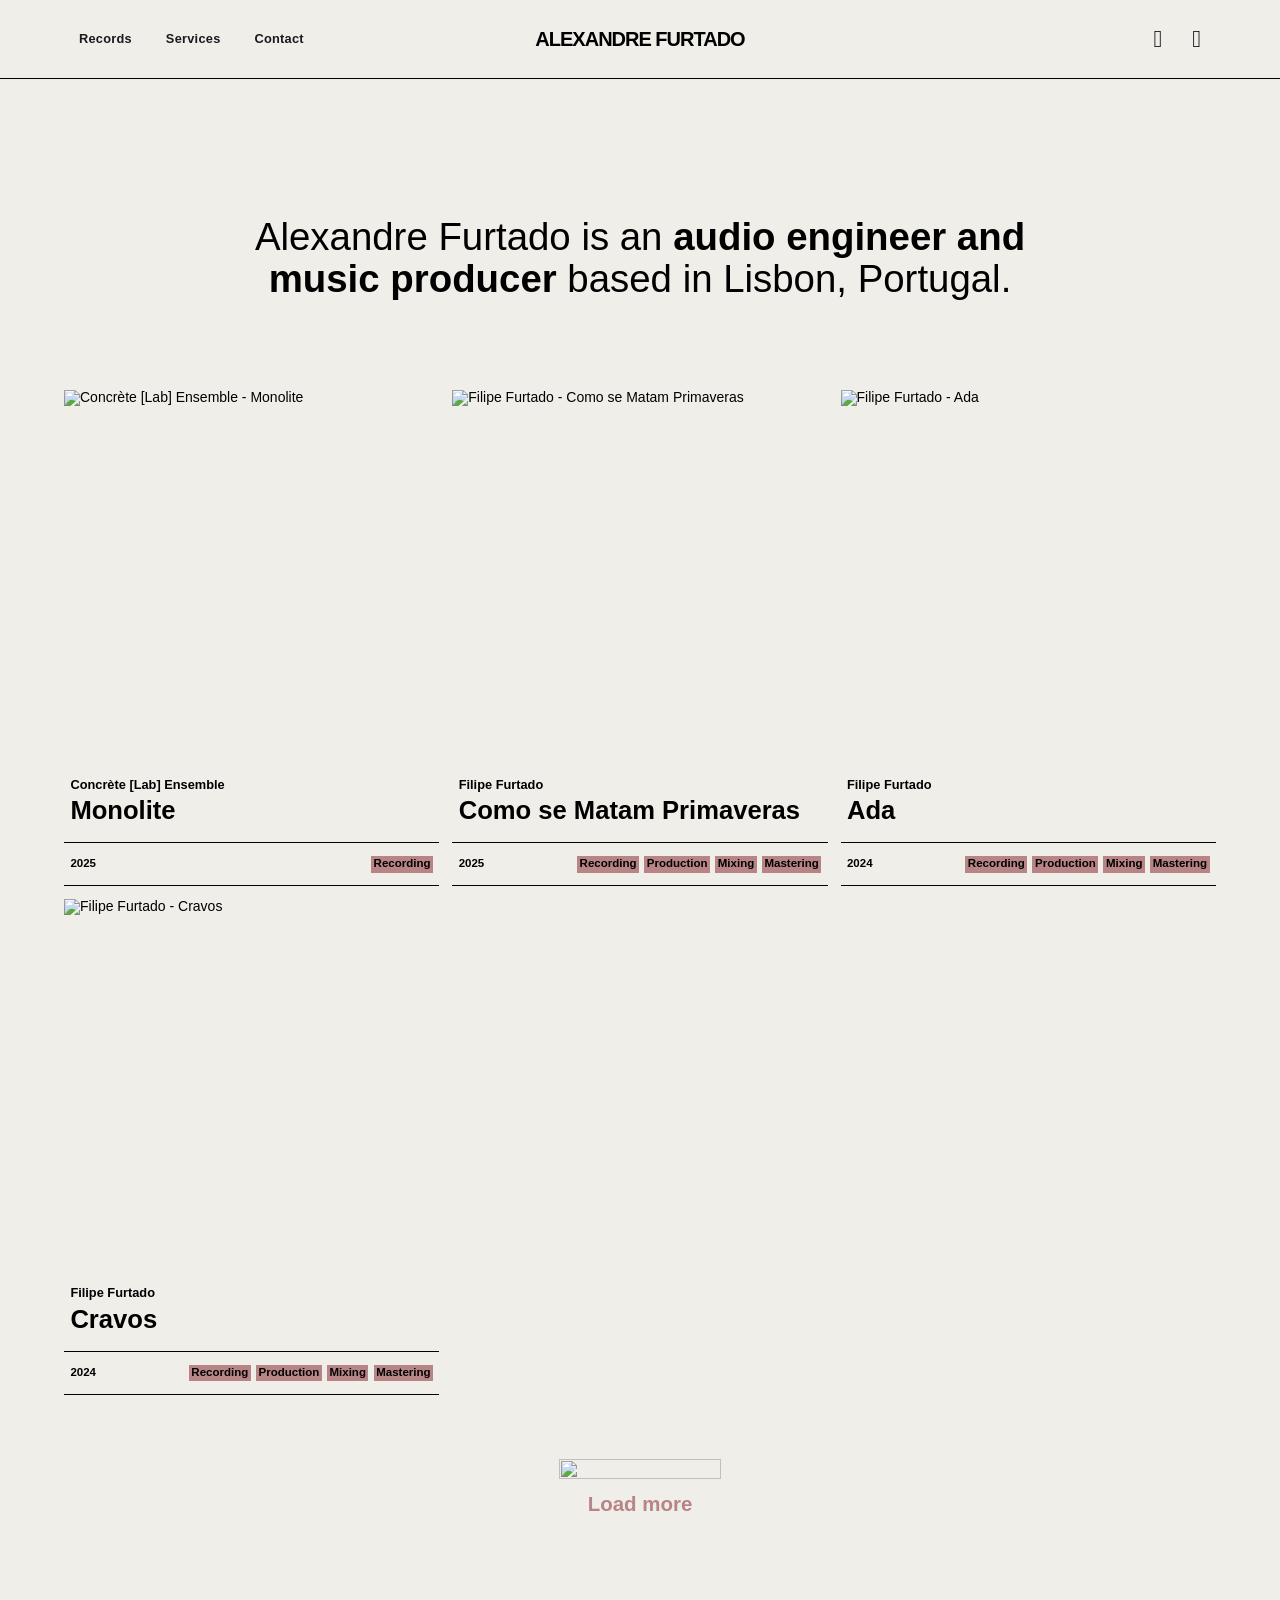
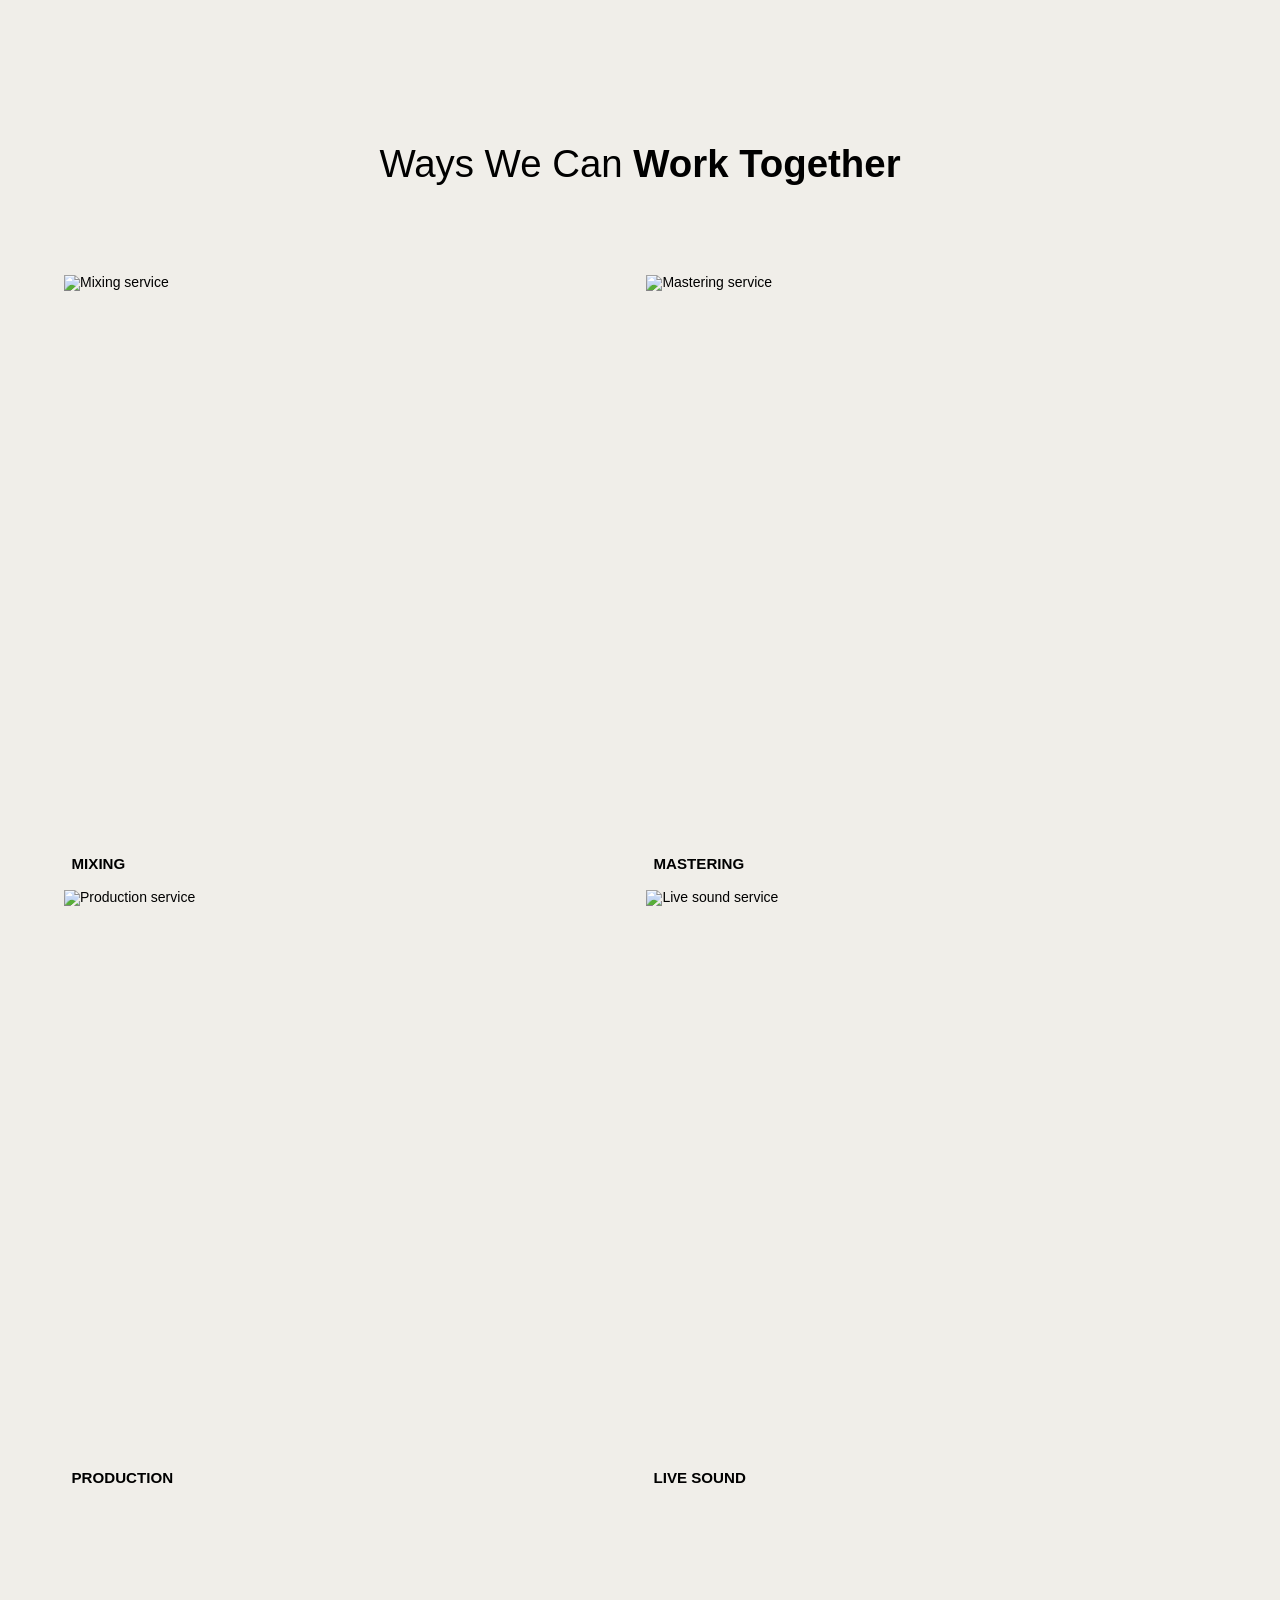
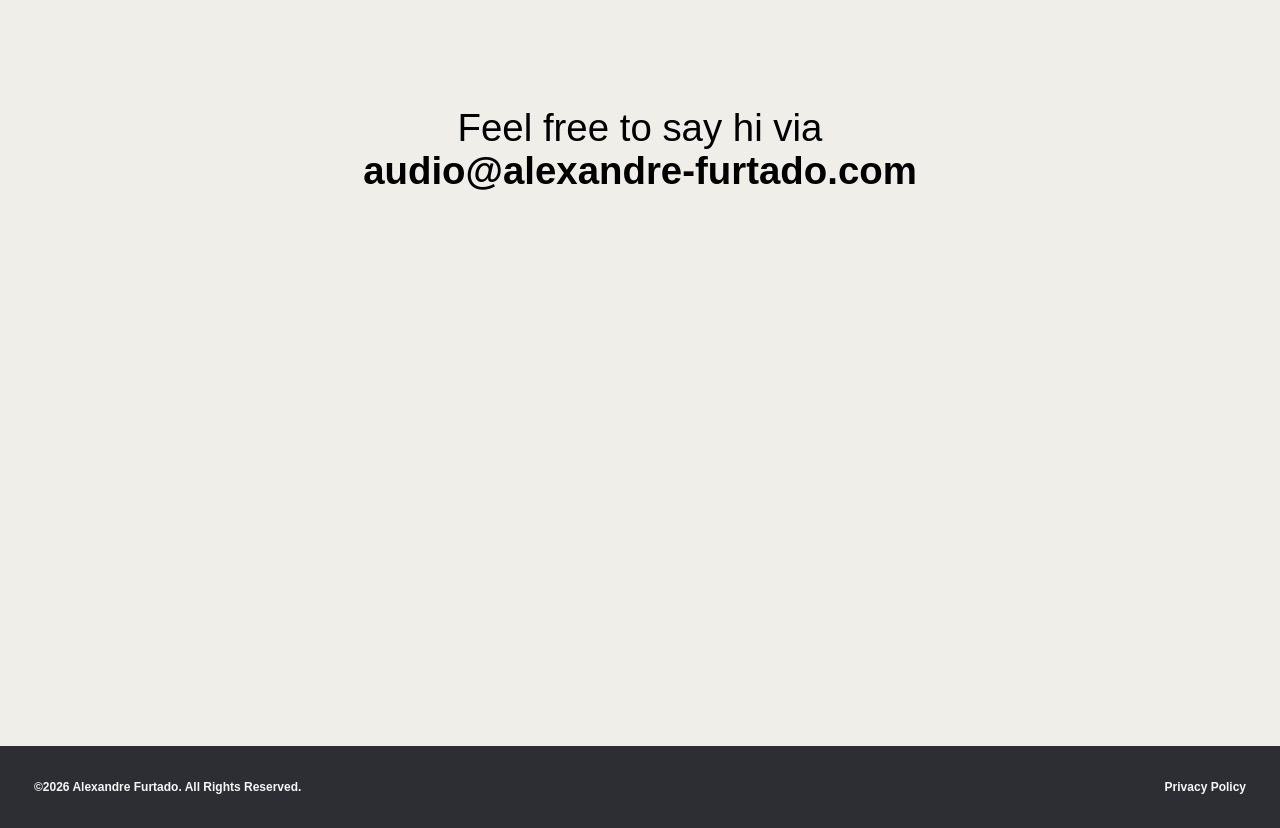
==== commit b6fbd2b5: "updt" ====
--- a/index.html
+++ b/index.html
@@ -393,6 +393,107 @@
       <div class="container-main w-container">
         <div class="work-collection-list-wrapper w-dyn-list">
           <div id="main-works-list" role="list" class="collection-list w-dyn-items">
+            <div class="collection-item w-dyn-item" role="listitem" data-work-id="concrete-monolite">
+              <a href="https://open.spotify.com/intl-pt/album/4gquoQ9jlTaTNtZqIV9J9V?si=eNSi0Vw4RS-Unyx1VQt9lg" target="_blank" class="album-link w-inline-block">
+                <div class="album-info-wrapper">
+                  <div class="artwork-title-wrapper">
+                    <div class="album-image-wrapper">
+                      <img src="https://i.scdn.co/image/ab67616d0000b27392efcf3396096d8e0d7b4518" loading="eager" fetchpriority="high" decoding="async" width="640" height="640" alt="Concrète [Lab] Ensemble - Monolite" class="album-image" />
+                    </div>
+                    <div class="artist-name">Concrète [Lab] Ensemble</div>
+                    <div class="album-title">Monolite</div>
+                  </div>
+                  <div class="year-and-role-wrapper">
+                    <div class="line-div"></div>
+                    <div class="flex-link-wrapper">
+                      <div class="year-text">2025</div>
+                      <div class="role-wrapper">
+                        <div class="role-text">Recording</div>
+                      </div>
+                    </div>
+                    <div class="line-div"></div>
+                  </div>
+                </div>
+              </a>
+            </div>
+            <div class="collection-item w-dyn-item" role="listitem" data-work-id="filipe-furtado-comosematamprimaveras">
+              <a href="https://open.spotify.com/intl-pt/album/2oPUy9NOLuilY3Cm3B2KLD?si=gY5ZEsszR_-VkDLz58-0sQ" target="_blank" class="album-link w-inline-block">
+                <div class="album-info-wrapper">
+                  <div class="artwork-title-wrapper">
+                    <div class="album-image-wrapper">
+                      <img src="https://i.scdn.co/image/ab67616d0000b2731149b50380c4c4ea0e5765c4" loading="eager" fetchpriority="high" decoding="async" width="640" height="640" alt="Filipe Furtado - Como se Matam Primaveras" class="album-image" />
+                    </div>
+                    <div class="artist-name">Filipe Furtado</div>
+                    <div class="album-title">Como se Matam Primaveras</div>
+                  </div>
+                  <div class="year-and-role-wrapper">
+                    <div class="line-div"></div>
+                    <div class="flex-link-wrapper">
+                      <div class="year-text">2025</div>
+                      <div class="role-wrapper">
+                        <div class="role-text">Recording</div>
+                        <div class="role-text">Production</div>
+                        <div class="role-text">Mixing</div>
+                        <div class="role-text">Mastering</div>
+                      </div>
+                    </div>
+                    <div class="line-div"></div>
+                  </div>
+                </div>
+              </a>
+            </div>
+            <div class="collection-item w-dyn-item" role="listitem" data-work-id="filipe-furtado-ada">
+              <a href="https://open.spotify.com/intl-pt/track/3zXJBqGACnkq1N8FctlUWR?si=ef640d14b99b4c36" target="_blank" class="album-link w-inline-block">
+                <div class="album-info-wrapper">
+                  <div class="artwork-title-wrapper">
+                    <div class="album-image-wrapper">
+                      <img src="https://i.scdn.co/image/ab67616d0000b273c66b4f91f2d4ac062b6c51dd" loading="lazy" fetchpriority="auto" decoding="async" width="640" height="640" alt="Filipe Furtado - Ada" class="album-image" />
+                    </div>
+                    <div class="artist-name">Filipe Furtado</div>
+                    <div class="album-title">Ada</div>
+                  </div>
+                  <div class="year-and-role-wrapper">
+                    <div class="line-div"></div>
+                    <div class="flex-link-wrapper">
+                      <div class="year-text">2024</div>
+                      <div class="role-wrapper">
+                        <div class="role-text">Recording</div>
+                        <div class="role-text">Production</div>
+                        <div class="role-text">Mixing</div>
+                        <div class="role-text">Mastering</div>
+                      </div>
+                    </div>
+                    <div class="line-div"></div>
+                  </div>
+                </div>
+              </a>
+            </div>
+            <div class="collection-item w-dyn-item" role="listitem" data-work-id="filipe-furtado-cravos">
+              <a href="https://open.spotify.com/intl-pt/track/4mTQYxg4M7RihUVjb8ofa5?si=6a1c10041f344483" target="_blank" class="album-link w-inline-block">
+                <div class="album-info-wrapper">
+                  <div class="artwork-title-wrapper">
+                    <div class="album-image-wrapper">
+                      <img src="https://i.scdn.co/image/ab67616d0000b27312256c69b4736133e78495bb" loading="lazy" fetchpriority="auto" decoding="async" width="640" height="640" alt="Filipe Furtado - Cravos" class="album-image" />
+                    </div>
+                    <div class="artist-name">Filipe Furtado</div>
+                    <div class="album-title">Cravos</div>
+                  </div>
+                  <div class="year-and-role-wrapper">
+                    <div class="line-div"></div>
+                    <div class="flex-link-wrapper">
+                      <div class="year-text">2024</div>
+                      <div class="role-wrapper">
+                        <div class="role-text">Recording</div>
+                        <div class="role-text">Production</div>
+                        <div class="role-text">Mixing</div>
+                        <div class="role-text">Mastering</div>
+                      </div>
+                    </div>
+                    <div class="line-div"></div>
+                  </div>
+                </div>
+              </a>
+            </div>
           </div>
         </div>
         <div
@@ -427,10 +528,9 @@
         <div class="intro-text-wrapper">
           <h2 class="h2">
             Ways We Can
-            <a
-              target="_blank"
+            <span
               class="h2-textspan"
-              >Work Together</a
+              >Work Together</span
             >
           </h2>
         </div>
@@ -640,7 +740,14 @@
 
           // Calculate how many items to display
           const currentItemCount = list.querySelectorAll(".collection-item").length;
-          const targetCount = Math.min(currentItemCount + itemsPerPage, allWorks.length);
+          const targetCount = clearExisting
+            ? Math.min(itemsPerPage, allWorks.length)
+            : Math.min(
+                allWorks.length,
+                currentItemCount < itemsPerPage
+                  ? itemsPerPage
+                  : currentItemCount + itemsPerPage,
+              );
 
           console.log("Adding items. Current:", currentItemCount, "Target:", targetCount);
 
@@ -708,10 +815,15 @@
       }
 
       // Load works when DOM is ready
+      const hasServerRenderedWorks =
+        document.querySelectorAll("#main-works-list .collection-item").length > 0;
+
       if (document.readyState === "loading") {
-        document.addEventListener("DOMContentLoaded", () => loadWorksDatabase(true));
+        document.addEventListener("DOMContentLoaded", () =>
+          loadWorksDatabase(!hasServerRenderedWorks),
+        );
       } else {
-        loadWorksDatabase(true);
+        loadWorksDatabase(!hasServerRenderedWorks);
       }
 
       // Handle load more button clicks
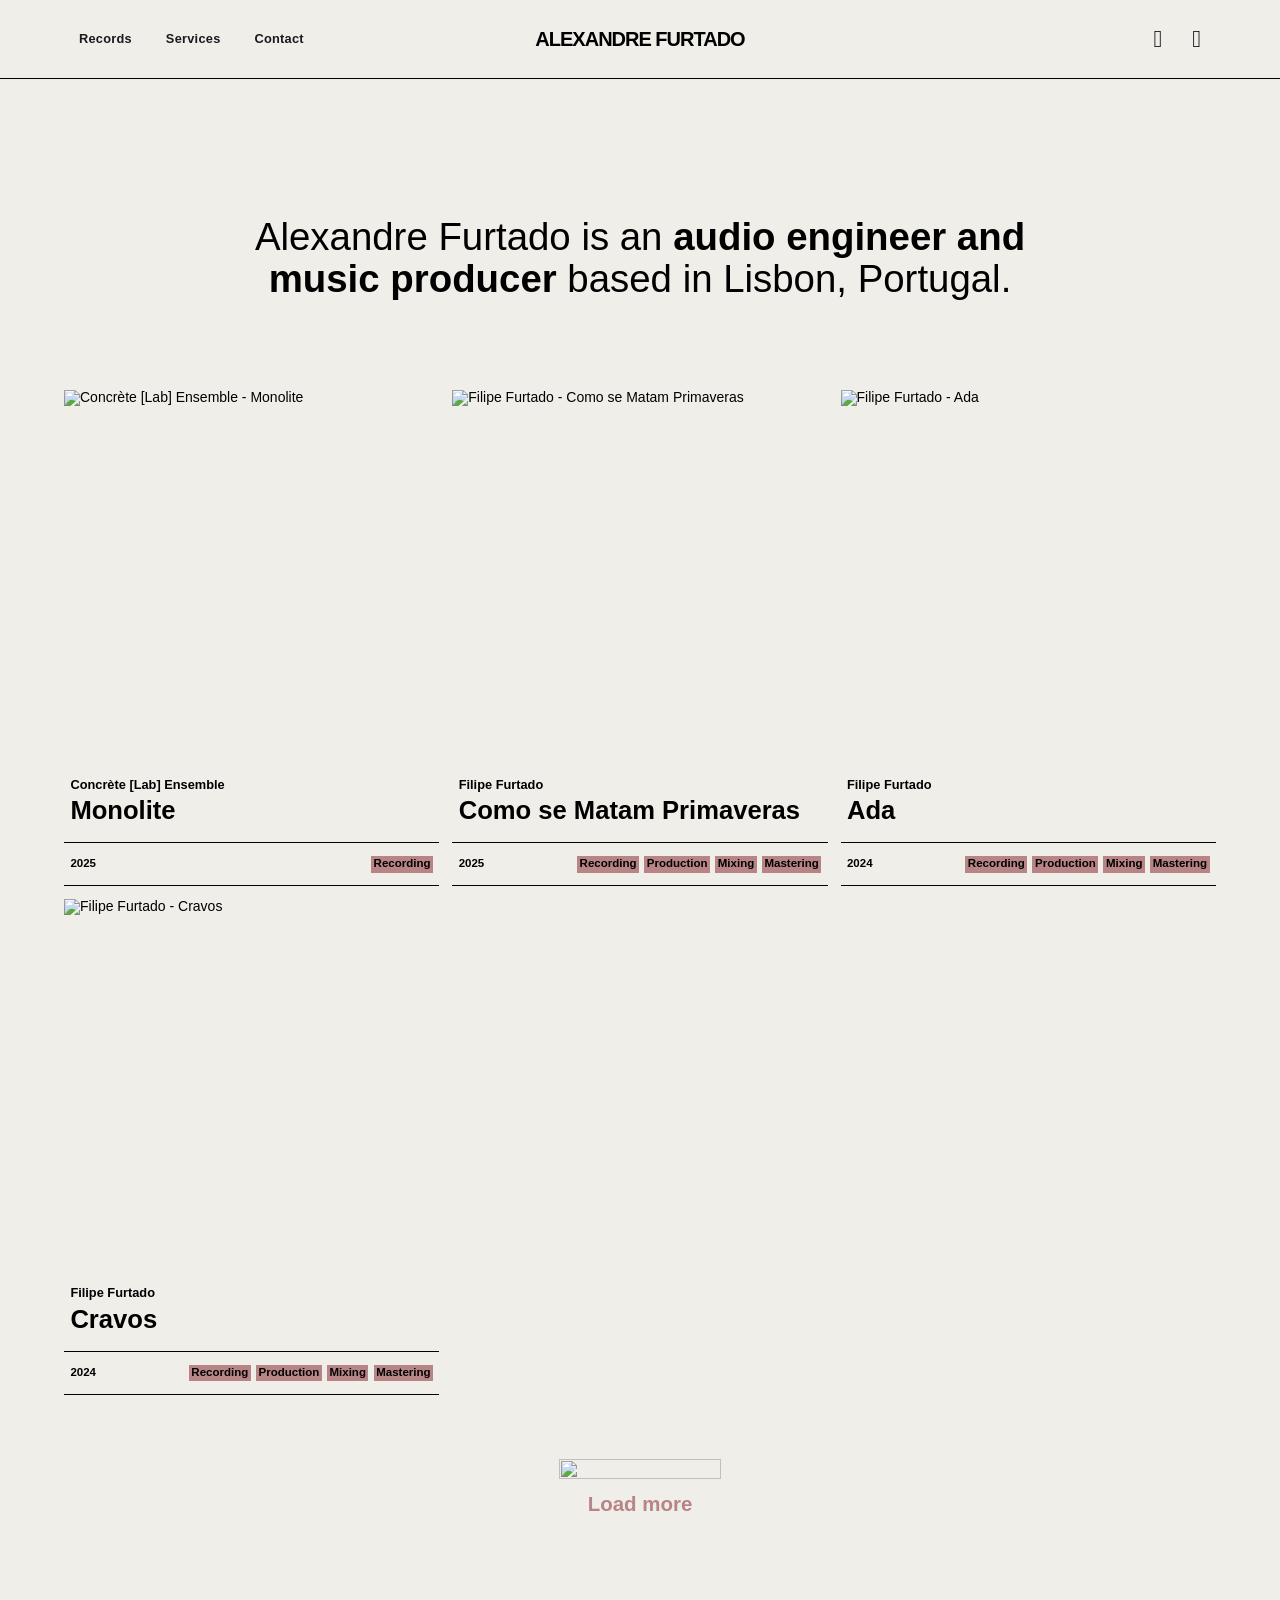
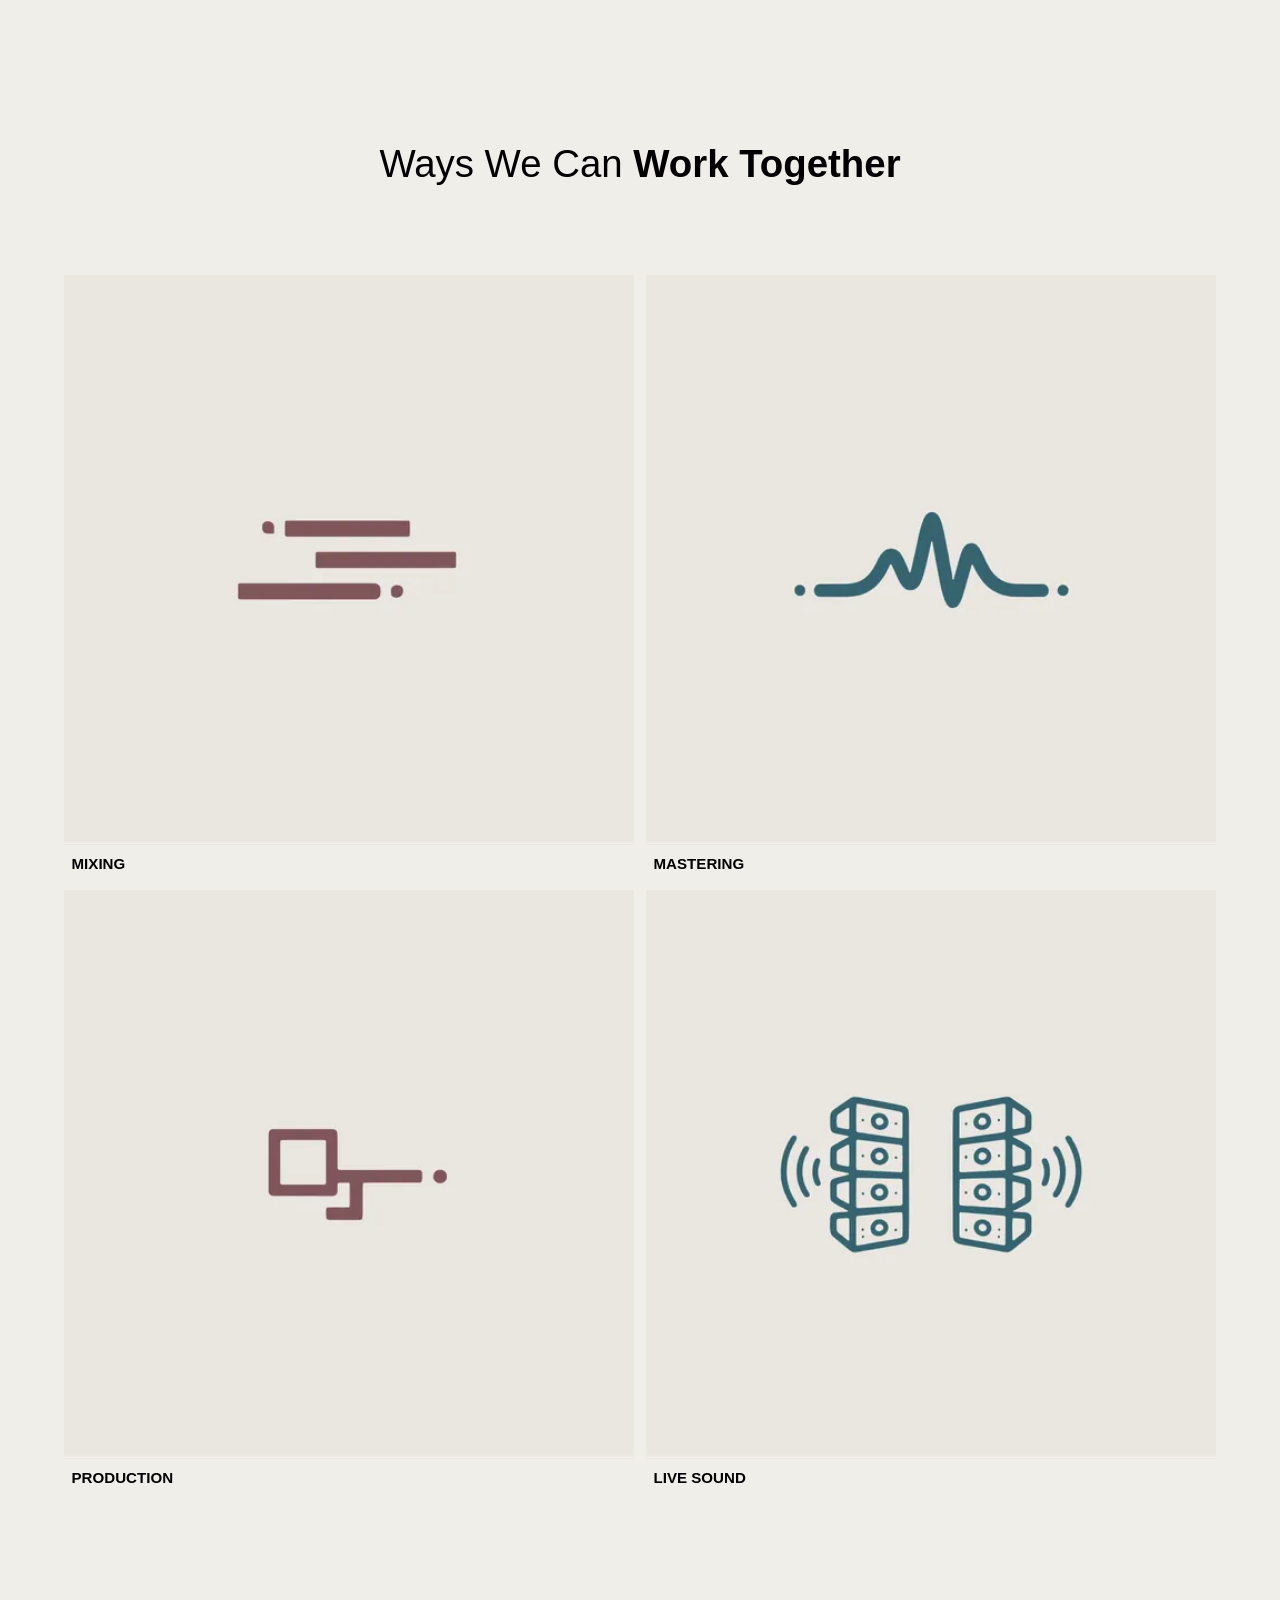
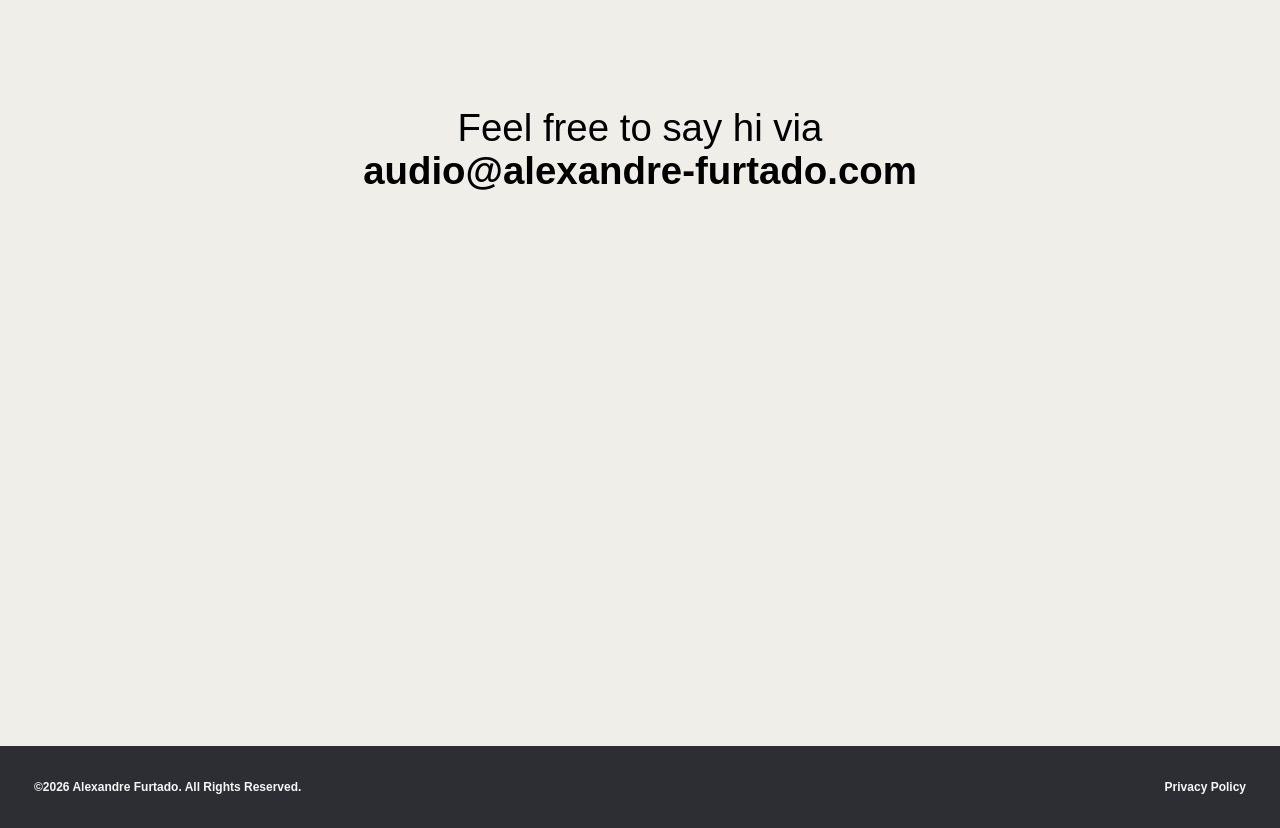
==== commit 63591e1d: "updt" ====
--- a/index.html
+++ b/index.html
@@ -44,8 +44,30 @@
     />
     <link rel="preconnect" href="https://i.scdn.co" crossorigin />
     <link rel="dns-prefetch" href="https://i.scdn.co" />
-    <link rel="preload" as="image" href="assets/img/mixing-new.png" fetchpriority="high" />
-    <link rel="preload" as="image" href="assets/img/mastering-new.png" fetchpriority="high" />
+    <link
+      rel="preload"
+      as="image"
+      href="assets/img/artworks/concrete-monolite.webp"
+      imagesrcset="assets/img/artworks/concrete-monolite-320.webp 320w, assets/img/artworks/concrete-monolite.webp 640w"
+      imagesizes="(max-width: 479px) 100vw, (max-width: 991px) 50vw, 33vw"
+      fetchpriority="high"
+    />
+    <link
+      rel="preload"
+      as="image"
+      href="assets/img/mixing-new.webp"
+      imagesrcset="assets/img/mixing-new-384.webp 384w, assets/img/mixing-new-768.webp 768w, assets/img/mixing-new.webp 1536w"
+      imagesizes="(max-width: 991px) 50vw, 45vw"
+      fetchpriority="high"
+    />
+    <link
+      rel="preload"
+      as="image"
+      href="assets/img/mastering-new.webp"
+      imagesrcset="assets/img/mastering-new-384.webp 384w, assets/img/mastering-new-768.webp 768w, assets/img/mastering-new.webp 1536w"
+      imagesizes="(max-width: 991px) 50vw, 45vw"
+      fetchpriority="high"
+    />
     <style>
       @media (min-width: 992px) {
         html.w-mod-js:not(.w-mod-ix)
@@ -311,10 +333,15 @@
               <nav role="navigation" class="nav-menu-wrapper-three w-nav-menu">
                 <div class="nav-menu-three">
                   <img
-                    src="assets/img/afr49.png"
-                    loading="eager"
-                    sizes="(max-width: 1707px) 100vw, 1707px"
-                    alt="A picture of Alexandre Furtado mixing new music at Roma49 studios Lisbon"
+                    src="assets/img/afr49.webp"
+                    srcset="assets/img/afr49-480.webp 480w, assets/img/afr49.webp 960w"
+                    sizes="(max-width: 991px) 100vw, 960px"
+                    loading="lazy"
+                    fetchpriority="low"
+                    decoding="async"
+                    width="960"
+                    height="1280"
+                    alt="A photograph of Alexandre Furtado mixing new music at Roma49 studios Lisbon"
                     class="nav-image"
                   />
                   <ul role="list" class="nav-menu-block w-list-unstyled">
@@ -393,12 +420,13 @@
       <div class="container-main w-container">
         <div class="work-collection-list-wrapper w-dyn-list">
           <div id="main-works-list" role="list" class="collection-list w-dyn-items">
+            <!-- WORKS:START -->
             <div class="collection-item w-dyn-item" role="listitem" data-work-id="concrete-monolite">
               <a href="https://open.spotify.com/intl-pt/album/4gquoQ9jlTaTNtZqIV9J9V?si=eNSi0Vw4RS-Unyx1VQt9lg" target="_blank" class="album-link w-inline-block">
                 <div class="album-info-wrapper">
                   <div class="artwork-title-wrapper">
                     <div class="album-image-wrapper">
-                      <img src="https://i.scdn.co/image/ab67616d0000b27392efcf3396096d8e0d7b4518" loading="eager" fetchpriority="high" decoding="async" width="640" height="640" alt="Concrète [Lab] Ensemble - Monolite" class="album-image" />
+                      <img src="assets/img/artworks/concrete-monolite.webp" srcset="assets/img/artworks/concrete-monolite-320.webp 320w, assets/img/artworks/concrete-monolite.webp 640w" sizes="(max-width: 479px) 100vw, (max-width: 991px) 50vw, 33vw" loading="eager" fetchpriority="high" decoding="async" width="640" height="640" alt="Concrète [Lab] Ensemble - Monolite" class="album-image" />
                     </div>
                     <div class="artist-name">Concrète [Lab] Ensemble</div>
                     <div class="album-title">Monolite</div>
@@ -421,7 +449,7 @@
                 <div class="album-info-wrapper">
                   <div class="artwork-title-wrapper">
                     <div class="album-image-wrapper">
-                      <img src="https://i.scdn.co/image/ab67616d0000b2731149b50380c4c4ea0e5765c4" loading="eager" fetchpriority="high" decoding="async" width="640" height="640" alt="Filipe Furtado - Como se Matam Primaveras" class="album-image" />
+                      <img src="assets/img/artworks/filipe-furtado-comosematamprimaveras.webp" srcset="assets/img/artworks/filipe-furtado-comosematamprimaveras-320.webp 320w, assets/img/artworks/filipe-furtado-comosematamprimaveras.webp 640w" sizes="(max-width: 479px) 100vw, (max-width: 991px) 50vw, 33vw" loading="eager" fetchpriority="high" decoding="async" width="640" height="640" alt="Filipe Furtado - Como se Matam Primaveras" class="album-image" />
                     </div>
                     <div class="artist-name">Filipe Furtado</div>
                     <div class="album-title">Como se Matam Primaveras</div>
@@ -447,7 +475,7 @@
                 <div class="album-info-wrapper">
                   <div class="artwork-title-wrapper">
                     <div class="album-image-wrapper">
-                      <img src="https://i.scdn.co/image/ab67616d0000b273c66b4f91f2d4ac062b6c51dd" loading="lazy" fetchpriority="auto" decoding="async" width="640" height="640" alt="Filipe Furtado - Ada" class="album-image" />
+                      <img src="assets/img/artworks/filipe-furtado-ada.webp" srcset="assets/img/artworks/filipe-furtado-ada-320.webp 320w, assets/img/artworks/filipe-furtado-ada.webp 640w" sizes="(max-width: 479px) 100vw, (max-width: 991px) 50vw, 33vw" loading="lazy" fetchpriority="auto" decoding="async" width="640" height="640" alt="Filipe Furtado - Ada" class="album-image" />
                     </div>
                     <div class="artist-name">Filipe Furtado</div>
                     <div class="album-title">Ada</div>
@@ -473,7 +501,7 @@
                 <div class="album-info-wrapper">
                   <div class="artwork-title-wrapper">
                     <div class="album-image-wrapper">
-                      <img src="https://i.scdn.co/image/ab67616d0000b27312256c69b4736133e78495bb" loading="lazy" fetchpriority="auto" decoding="async" width="640" height="640" alt="Filipe Furtado - Cravos" class="album-image" />
+                      <img src="assets/img/artworks/filipe-furtado-cravos.webp" srcset="assets/img/artworks/filipe-furtado-cravos-320.webp 320w, assets/img/artworks/filipe-furtado-cravos.webp 640w" sizes="(max-width: 479px) 100vw, (max-width: 991px) 50vw, 33vw" loading="lazy" fetchpriority="auto" decoding="async" width="640" height="640" alt="Filipe Furtado - Cravos" class="album-image" />
                     </div>
                     <div class="artist-name">Filipe Furtado</div>
                     <div class="album-title">Cravos</div>
@@ -494,6 +522,7 @@
                 </div>
               </a>
             </div>
+            <!-- WORKS:END -->
           </div>
         </div>
         <div
@@ -544,7 +573,9 @@
               <div class="artwork-title-wrapper">
                 <div class="album-image-wrapper">
                   <img
-                    src="assets/img/mixing-new.png"
+                    src="assets/img/mixing-new.webp"
+                    srcset="assets/img/mixing-new-384.webp 384w, assets/img/mixing-new-768.webp 768w, assets/img/mixing-new.webp 1536w"
+                    sizes="(max-width: 991px) 50vw, 45vw"
                     loading="eager"
                     fetchpriority="high"
                     decoding="async"
@@ -563,7 +594,9 @@
               <div class="artwork-title-wrapper">
                 <div class="album-image-wrapper">
                   <img
-                    src="assets/img/mastering-new.png"
+                    src="assets/img/mastering-new.webp"
+                    srcset="assets/img/mastering-new-384.webp 384w, assets/img/mastering-new-768.webp 768w, assets/img/mastering-new.webp 1536w"
+                    sizes="(max-width: 991px) 50vw, 45vw"
                     loading="eager"
                     fetchpriority="high"
                     decoding="async"
@@ -582,7 +615,9 @@
               <div class="artwork-title-wrapper">
                 <div class="album-image-wrapper">
                   <img
-                    src="assets/img/production.png"
+                    src="assets/img/production.webp"
+                    srcset="assets/img/production-384.webp 384w, assets/img/production-768.webp 768w, assets/img/production.webp 1536w"
+                    sizes="(max-width: 991px) 50vw, 45vw"
                     loading="lazy"
                     fetchpriority="auto"
                     decoding="async"
@@ -601,7 +636,9 @@
               <div class="artwork-title-wrapper">
                 <div class="album-image-wrapper">
                   <img
-                    src="assets/img/livesound.png"
+                    src="assets/img/livesound.webp"
+                    srcset="assets/img/livesound-384.webp 384w, assets/img/livesound-768.webp 768w, assets/img/livesound.webp 1536w"
+                    sizes="(max-width: 991px) 50vw, 45vw"
                     loading="lazy"
                     fetchpriority="auto"
                     decoding="async"
@@ -650,14 +687,17 @@
     <script
       src="js/jquery.js?site=662123d7bfeef405751491c6"
       type="text/javascript"
+      defer
     ></script>
     <script
       src="js/chunk2.js"
       type="text/javascript"
+      defer
     ></script>
     <script
       src="js/chunk1.js"
       type="text/javascript"
+      defer
     ></script>
     <script>
       // Prevent dropdowns from auto-opening when viewport <= 479px.
@@ -691,11 +731,33 @@
     <script
       src="js/main.js"
       type="text/javascript"
+      defer
     ></script>
     <script>
       let allWorks = [];
       let isLoading = false;
       let itemsPerPage = 10;
+
+      function getWorkImageAttrs(imageUrl) {
+        const safeUrl = String(imageUrl || "");
+        const isLocalArtwork =
+          safeUrl.startsWith("assets/img/artworks/") && safeUrl.endsWith(".webp");
+
+        if (!isLocalArtwork) {
+          return {
+            src: safeUrl,
+            srcset: "",
+            sizes: "",
+          };
+        }
+
+        const smallSrc = safeUrl.replace(/\.webp$/, "-320.webp");
+        return {
+          src: safeUrl,
+          srcset: `${smallSrc} 320w, ${safeUrl} 640w`,
+          sizes: "(max-width: 479px) 100vw, (max-width: 991px) 50vw, 33vw",
+        };
+      }
 
       async function loadWorksDatabase(clearExisting = true) {
         if (isLoading) return;
@@ -758,6 +820,7 @@
               const isPriorityImage = currentItemCount === 0 && i < 2;
               const loadingAttr = isPriorityImage ? "eager" : "lazy";
               const fetchPriorityAttr = isPriorityImage ? "high" : "auto";
+              const imageAttrs = getWorkImageAttrs(work.imageUrl);
 
               const item = document.createElement("div");
               item.className = "collection-item w-dyn-item";
@@ -773,7 +836,7 @@
                   <div class="album-info-wrapper">
                     <div class="artwork-title-wrapper">
                       <div class="album-image-wrapper">
-                        <img src="${work.imageUrl}" loading="${loadingAttr}" fetchpriority="${fetchPriorityAttr}" decoding="async" width="640" height="640" alt="${work.artist} - ${work.title}" class="album-image" />
+                        <img src="${imageAttrs.src}"${imageAttrs.srcset ? ` srcset="${imageAttrs.srcset}" sizes="${imageAttrs.sizes}"` : ""} loading="${loadingAttr}" fetchpriority="${fetchPriorityAttr}" decoding="async" width="640" height="640" alt="${work.artist} - ${work.title}" class="album-image" />
                       </div>
                       <div class="artist-name">${work.artist}</div>
                       <div class="album-title">${work.title}</div>
@@ -833,52 +896,56 @@
         }
       });
     </script>
-    <script src="https://cdnjs.cloudflare.com/ajax/libs/gsap/3.12.2/gsap.min.js"></script>
+    <script src="https://cdnjs.cloudflare.com/ajax/libs/gsap/3.12.2/gsap.min.js" defer></script>
     <script>
-      // Code that runs on pageload
-      gsap.to(".load_grid-item", {
-        opacity: 0,
-        duration: 0.001,
-        stagger: { amount: 0.5, from: "random" },
-        onComplete: () => {
-          gsap.set(".load_grid", { display: "none" });
-        },
-      });
-
-      // Code that runs on click of a link
-      $(document).ready(function () {
-        $("a").on("click", function (e) {
-          if (
-            $(this).prop("hostname") === window.location.host &&
-            $(this).attr("href").indexOf("#") === -1 &&
-            $(this).attr("target") !== "_blank"
-          ) {
-            e.preventDefault();
-            let destination = $(this).attr("href");
-            gsap.set(".load_grid", { display: "grid" });
-            gsap.fromTo(
-              ".load_grid-item",
-              {
-                opacity: 0,
-              },
-              {
-                opacity: 1,
-                duration: 0.001,
-                stagger: { amount: 0.5, from: "random" }, //you can also try a from: "start" or "end" -- get creative!
-                onComplete: () => {
-                  window.location = destination;
+      window.addEventListener("load", function () {
+        if (!window.gsap || !window.jQuery) return;
+
+        // Code that runs on pageload
+        gsap.to(".load_grid-item", {
+          opacity: 0,
+          duration: 0.001,
+          stagger: { amount: 0.5, from: "random" },
+          onComplete: () => {
+            gsap.set(".load_grid", { display: "none" });
+          },
+        });
+
+        // Code that runs on click of a link
+        $(document).ready(function () {
+          $("a").on("click", function (e) {
+            if (
+              $(this).prop("hostname") === window.location.host &&
+              $(this).attr("href").indexOf("#") === -1 &&
+              $(this).attr("target") !== "_blank"
+            ) {
+              e.preventDefault();
+              let destination = $(this).attr("href");
+              gsap.set(".load_grid", { display: "grid" });
+              gsap.fromTo(
+                ".load_grid-item",
+                {
+                  opacity: 0,
                 },
-              },
-            );
-          }
+                {
+                  opacity: 1,
+                  duration: 0.001,
+                  stagger: { amount: 0.5, from: "random" }, //you can also try a from: "start" or "end" -- get creative!
+                  onComplete: () => {
+                    window.location = destination;
+                  },
+                },
+              );
+            }
+          });
+
+          // On click of the back button
+          window.onpageshow = function (event) {
+            if (event.persisted) {
+              window.location.reload();
+            }
+          };
         });
-
-        // On click of the back button
-        window.onpageshow = function (event) {
-          if (event.persisted) {
-            window.location.reload();
-          }
-        };
       });
     </script>
   </body>
